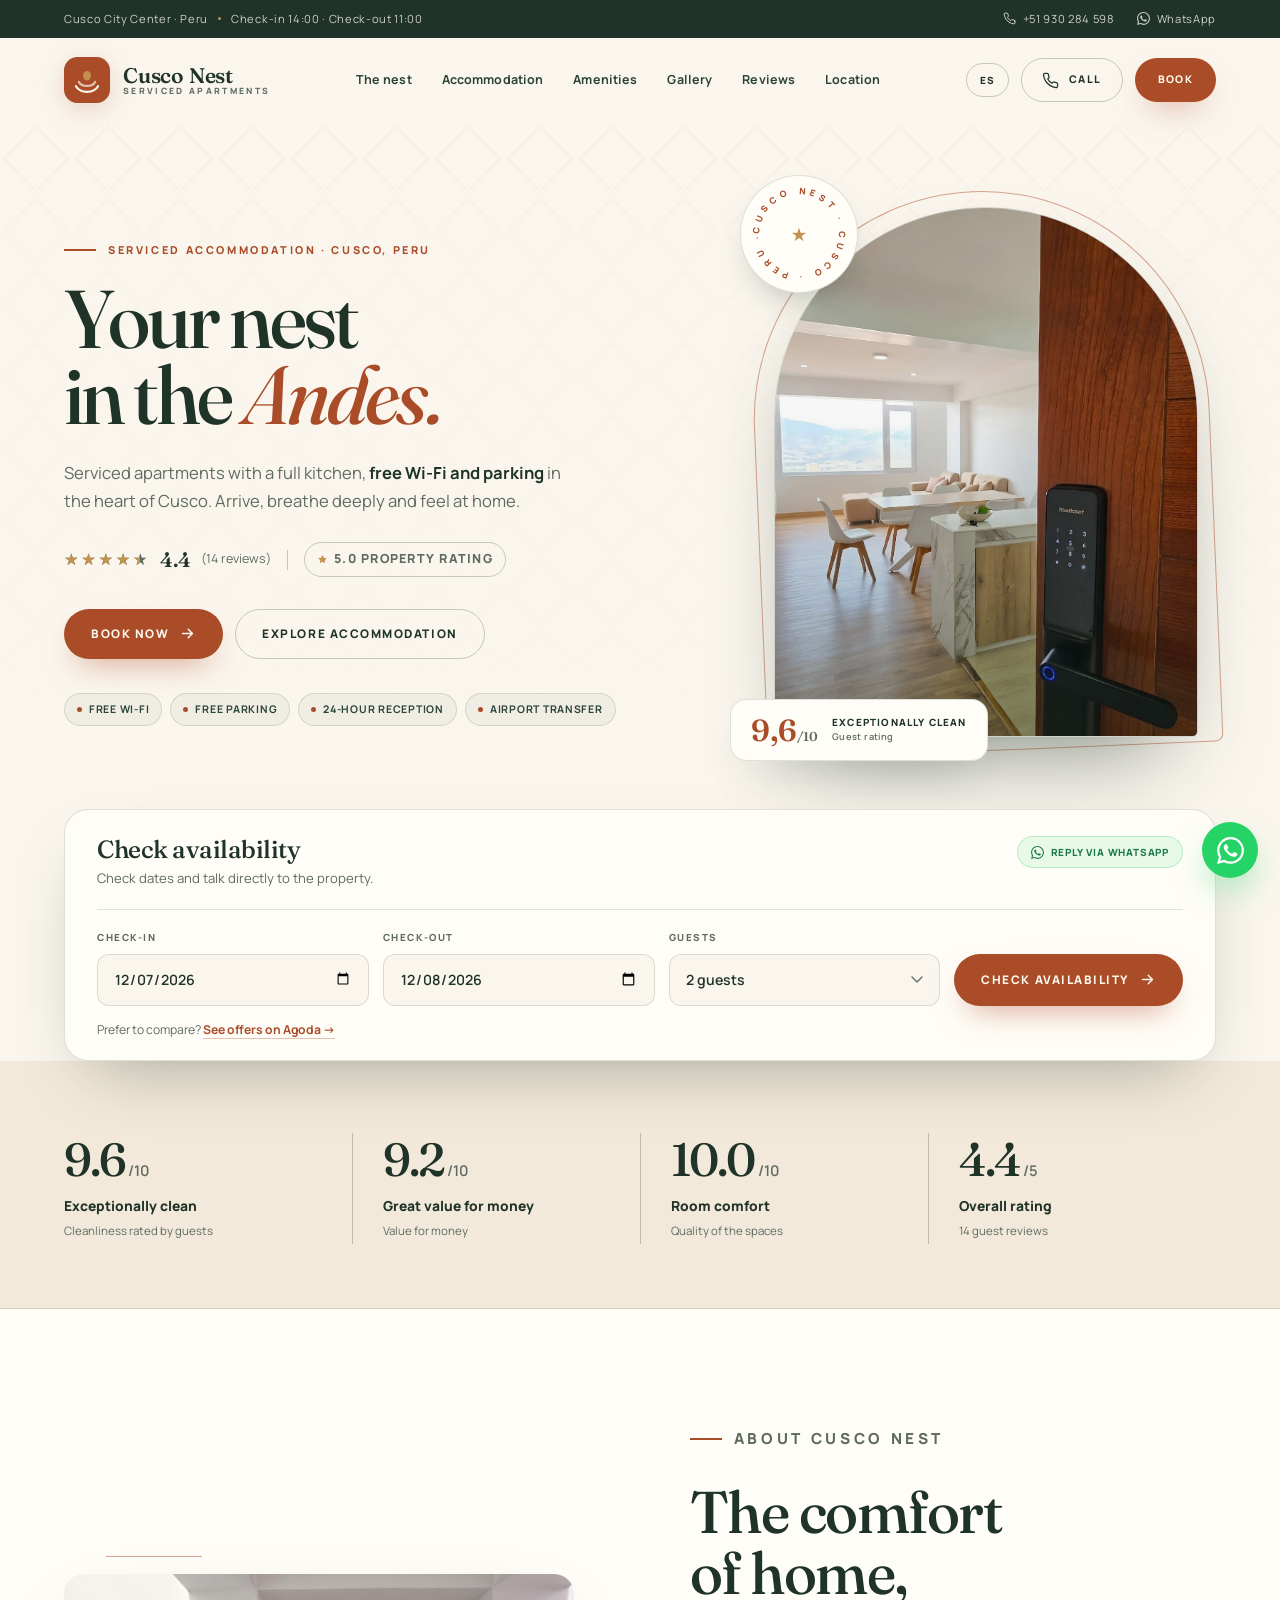
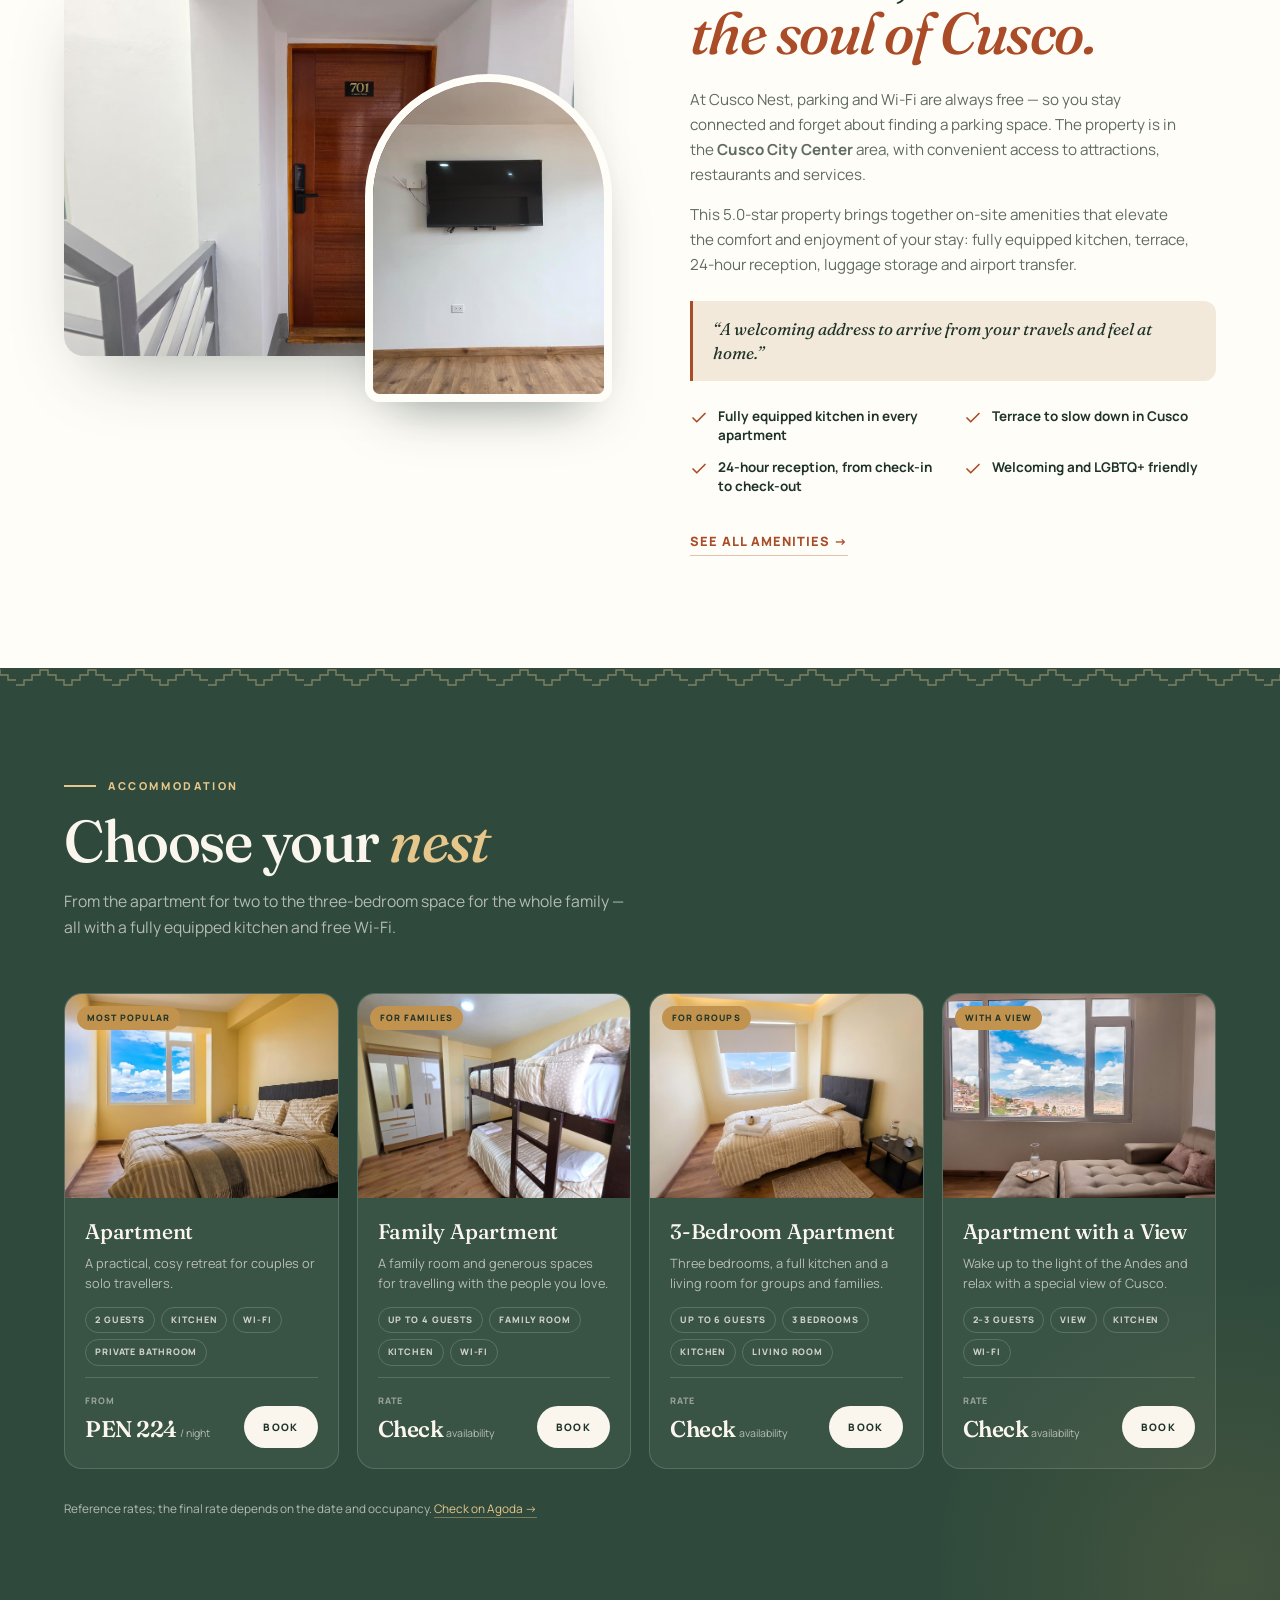
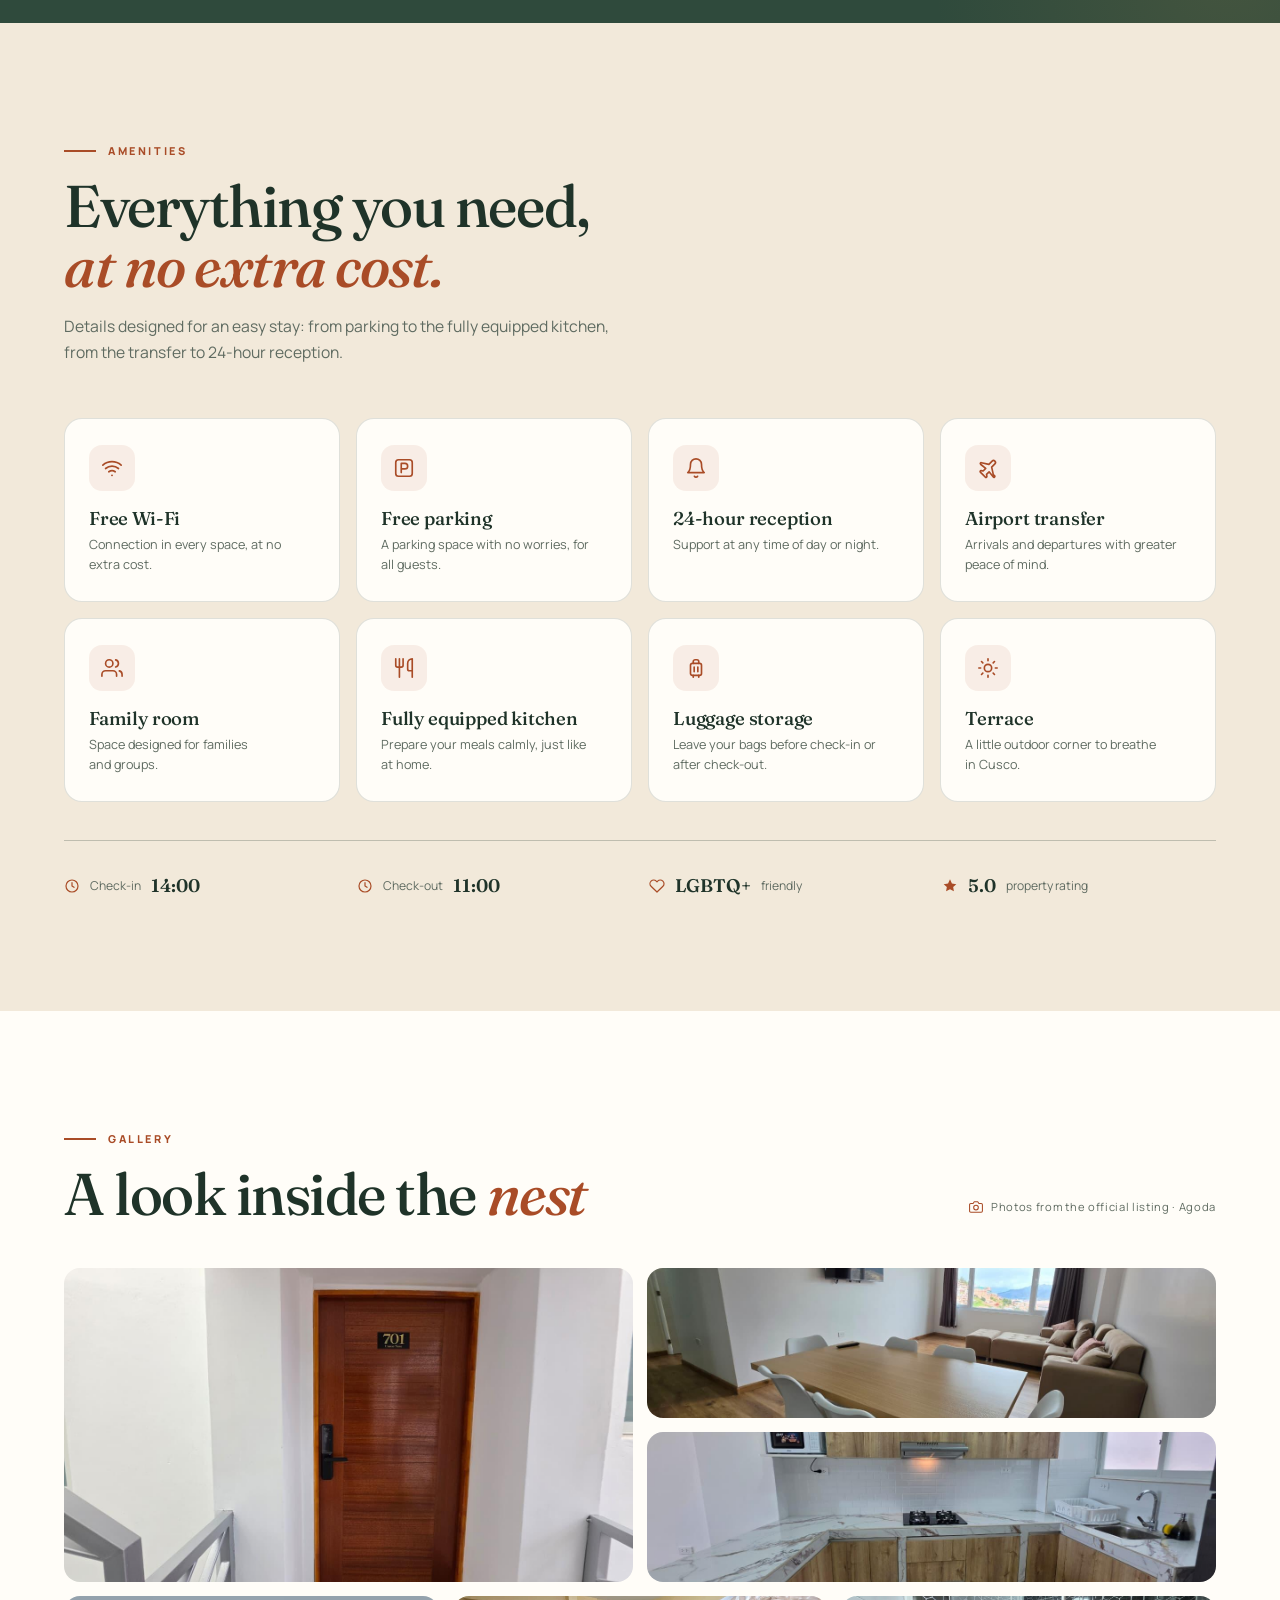
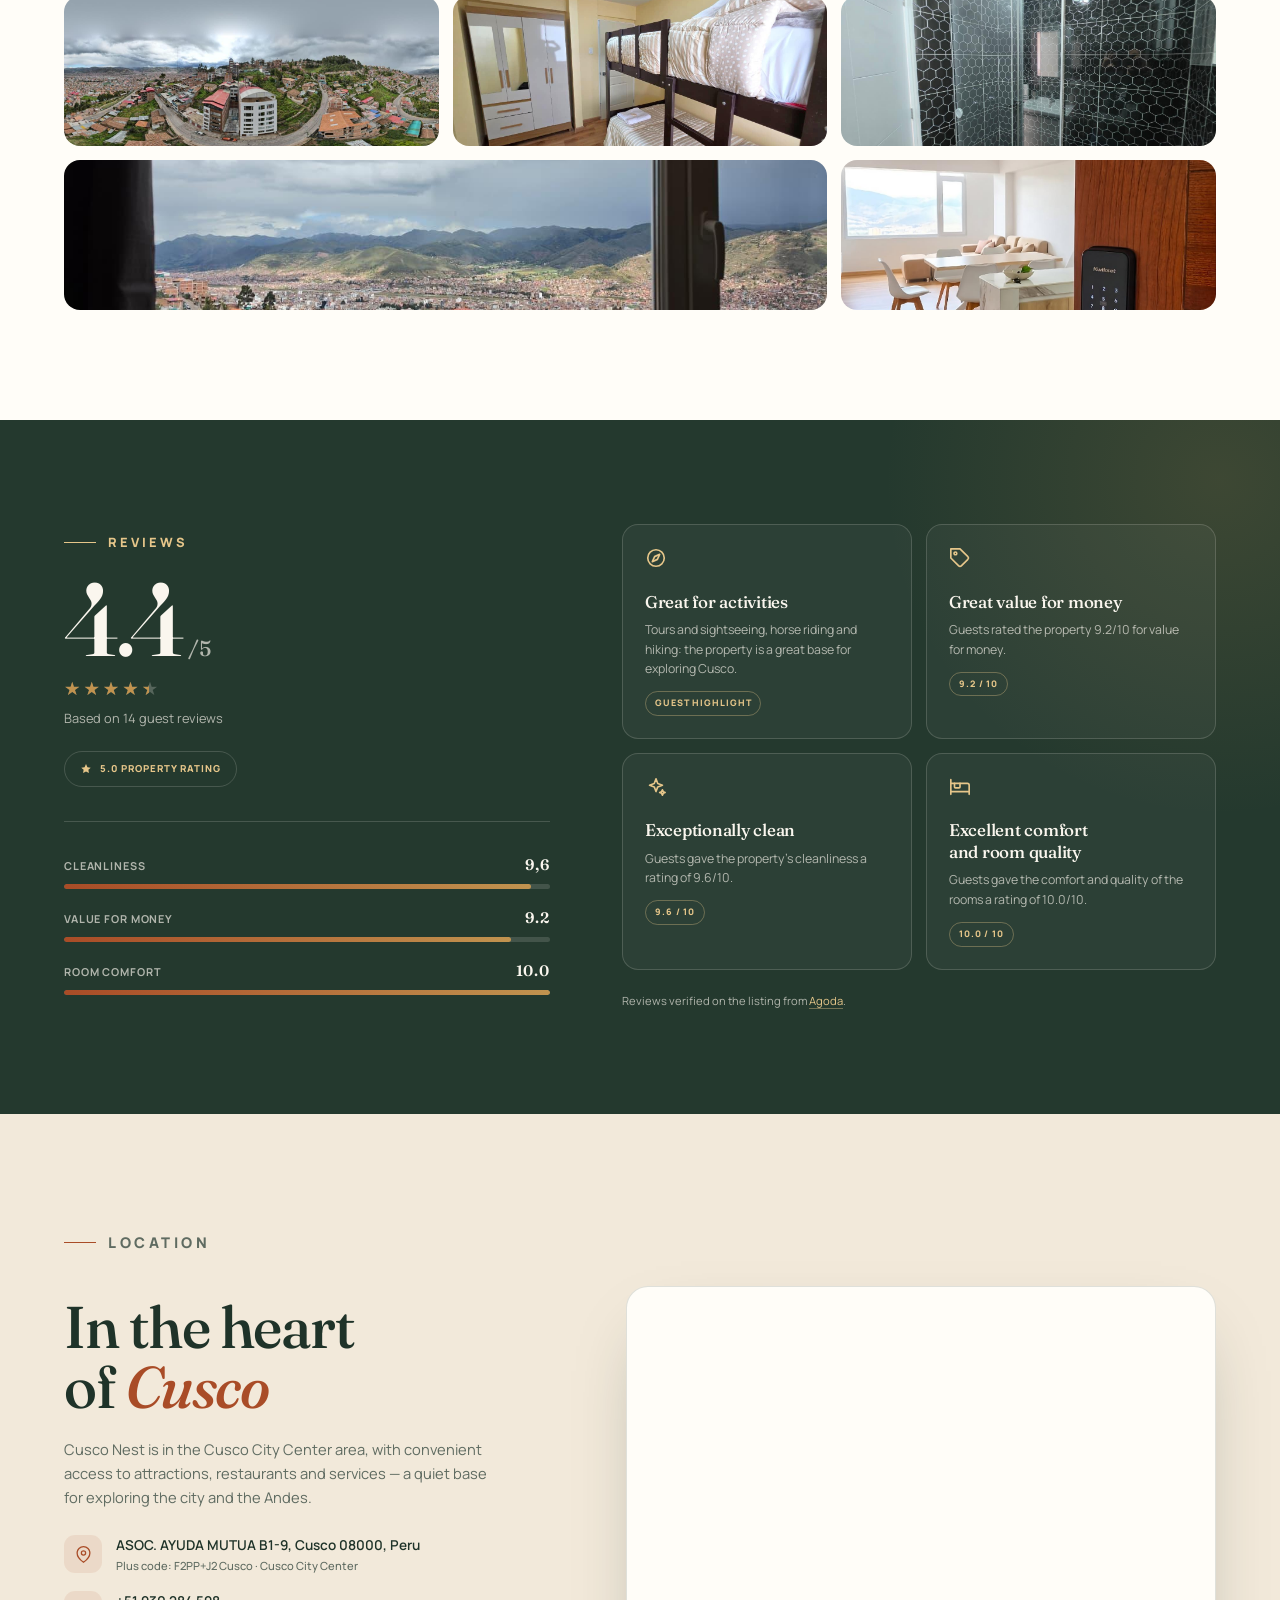
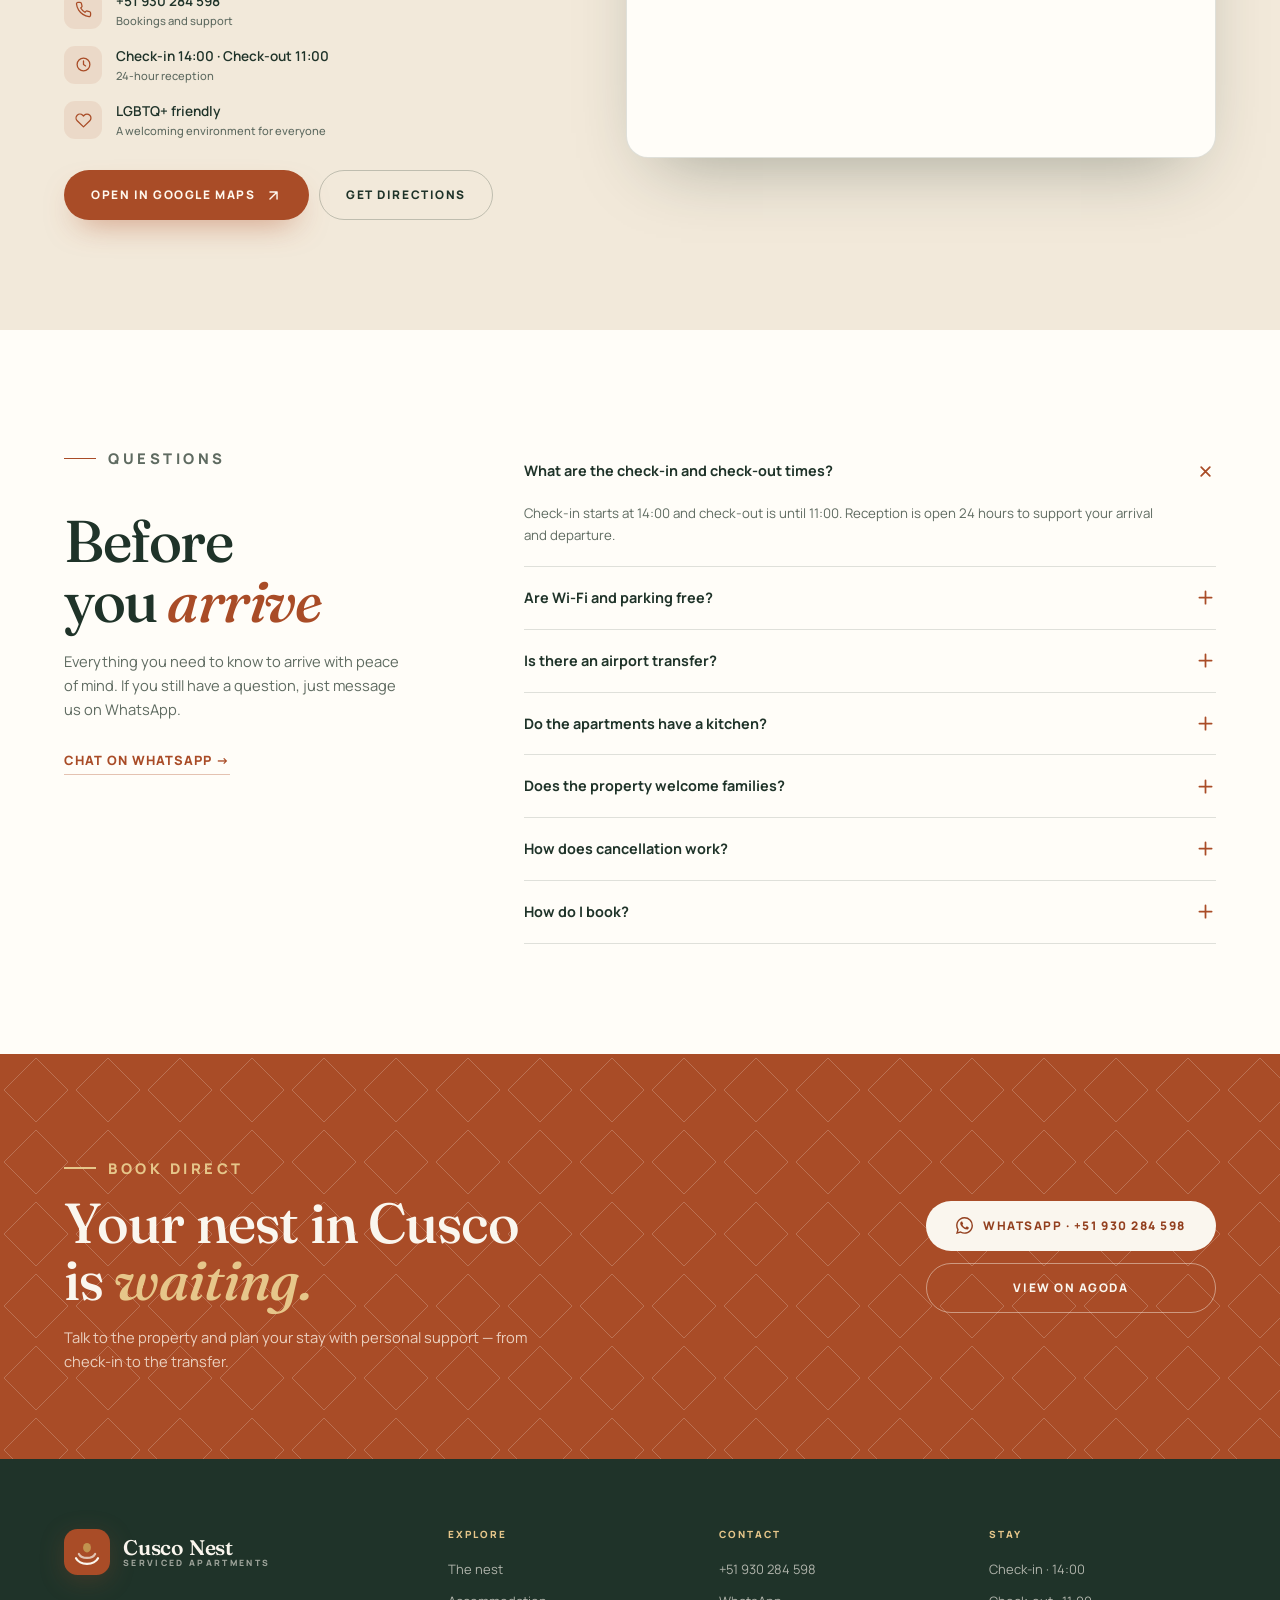
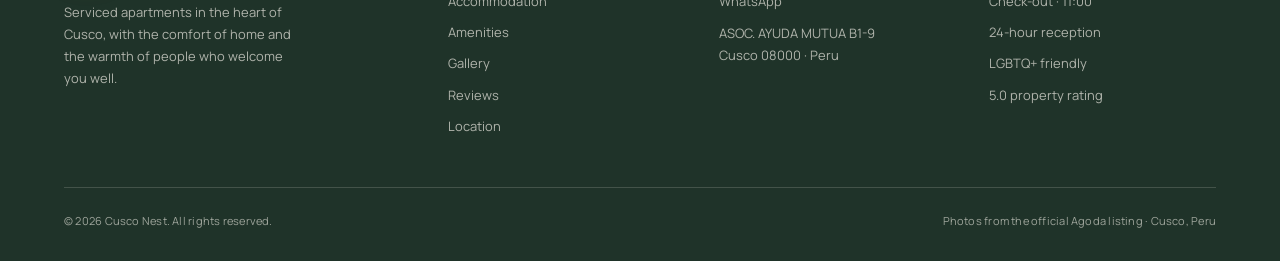
==== en.html @ dcc2f6e1 "Add bilingual Cusco Nest landing page (ES/EN)" ====
<!DOCTYPE html>
<html lang="en">
<head>
<meta charset="UTF-8">
<meta name="viewport" content="width=device-width, initial-scale=1.0">
<title>Cusco Nest — Serviced apartments in central Cusco</title>
<meta name="description" content="Cusco Nest: serviced apartments in Cusco City Center, with kitchen, Wi-Fi and free parking, 24-hour reception and airport transfer.">
<meta name="theme-color" content="#faf6ee">
<meta property="og:type" content="website">
<meta property="og:title" content="Cusco Nest — Your nest in the Andes">
<meta property="og:description" content="Serviced apartments in the heart of Cusco, with kitchen, Wi-Fi and free parking. 24-hour reception and airport transfer.">
<meta property="og:image" content="assets/img/exterior.jpg">
<meta property="og:locale" content="en_US">
<link rel="icon" href="data:image/svg+xml,%3Csvg xmlns='http://www.w3.org/2000/svg' viewBox='0 0 48 48'%3E%3Crect width='48' height='48' rx='12' fill='%23b2532c'/%3E%3Cpath d='M12 29c2 4 6.5 6.5 12 6.5S34 33 36 29M15 25c1.5 2.8 5 4.6 9 4.6s7.5-1.8 9-4.6' fill='none' stroke='%23faf6ee' stroke-width='2.6' stroke-linecap='round'/%3E%3Cellipse cx='24' cy='19' rx='4' ry='4.8' fill='%23c1934f'/%3E%3C/svg%3E">
<link rel="preconnect" href="https://fonts.googleapis.com">
<link rel="preconnect" href="https://fonts.gstatic.com" crossorigin>
<link href="https://fonts.googleapis.com/css2?family=Fraunces:ital,opsz,wght@0,9..144,300;0,9..144,400;0,9..144,500;0,9..144,600;1,9..144,300;1,9..144,400;1,9..144,500&family=Manrope:wght@400;500;600;700;800&display=swap" rel="stylesheet">
<link rel="stylesheet" href="assets/css/styles.css">
<script type="application/ld+json">
{
  "@context": "https://schema.org",
  "@type": "LodgingBusiness",
  "name": "Cusco Nest",
  "description": "Serviced apartments in Cusco City Center, with fully equipped kitchen, Wi-Fi and free parking, 24-hour reception and airport transfer.",
  "image": "assets/img/exterior.jpg",
  "telephone": "+51930284598",
  "priceRange": "PEN 224+",
  "address": {
    "@type": "PostalAddress",
    "streetAddress": "ASOC. AYUDA MUTUA B1-9",
    "addressLocality": "Cusco",
    "addressRegion": "Cusco",
    "postalCode": "08000",
    "addressCountry": "PE"
  },
  "checkinTime": "14:00",
  "checkoutTime": "11:00",
  "aggregateRating": {
    "@type": "AggregateRating",
    "ratingValue": "4.4",
    "reviewCount": "14"
  },
  "amenityFeature": [
    { "@type": "LocationFeatureSpecification", "name": "Free Wi-Fi", "value": true },
    { "@type": "LocationFeatureSpecification", "name": "Free parking", "value": true },
    { "@type": "LocationFeatureSpecification", "name": "24-hour reception", "value": true },
    { "@type": "LocationFeatureSpecification", "name": "Airport transfer", "value": true },
    { "@type": "LocationFeatureSpecification", "name": "Family room", "value": true },
    { "@type": "LocationFeatureSpecification", "name": "Kitchen", "value": true },
    { "@type": "LocationFeatureSpecification", "name": "Terrace", "value": true }
  ]
}
</script>
<link rel="alternate" hreflang="es" href="index.html">
<link rel="alternate" hreflang="en" href="en.html">
<link rel="alternate" hreflang="x-default" href="index.html">
</head>
<body>

<a class="skip-link" href="#conteudo">Skip to content</a>

<!-- ============================ TOP BAR ============================ -->
<div class="topbar">
  <div class="container topbar-inner">
    <p>Cusco City Center · Peru <span class="dot"></span> <span class="schedule">Check-in 14:00 · Check-out 11:00</span></p>
    <div class="topbar-links">
      <a class="topbar-phone" href="tel:+51930284598">
        <svg viewBox="0 0 24 24" fill="none" stroke="currentColor" stroke-width="1.8" stroke-linecap="round" stroke-linejoin="round" aria-hidden="true"><path d="M22 16.92v3a2 2 0 0 1-2.18 2 19.79 19.79 0 0 1-8.63-3.07 19.5 19.5 0 0 1-6-6A19.79 19.79 0 0 1 2.12 4.18 2 2 0 0 1 4.11 2h3a2 2 0 0 1 2 1.72c.13.96.36 1.9.7 2.81a2 2 0 0 1-.45 2.11L8.09 9.91a16 16 0 0 0 6 6l1.27-1.27a2 2 0 0 1 2.11-.45c.91.34 1.85.57 2.81.7A2 2 0 0 1 22 16.92z"/></svg>
        +51 930 284 598
      </a>
      <a href="https://wa.me/51930284598?text=Hi!%20I%27d%20like%20to%20know%20more%20about%20Cusco%20Nest." target="_blank" rel="noopener">
        <svg viewBox="0 0 24 24" fill="currentColor" aria-hidden="true"><path d="M17.472 14.382c-.297-.149-1.758-.867-2.03-.967-.273-.099-.471-.148-.67.15-.197.297-.767.966-.94 1.164-.173.199-.347.223-.644.075-.297-.15-1.255-.463-2.39-1.475-.883-.788-1.48-1.761-1.653-2.059-.173-.297-.018-.458.13-.606.134-.133.298-.347.446-.52.149-.174.198-.298.298-.497.099-.198.05-.371-.025-.52-.075-.149-.669-1.612-.916-2.207-.242-.579-.487-.5-.669-.51-.173-.008-.371-.01-.57-.01-.198 0-.52.074-.792.372-.272.297-1.04 1.016-1.04 2.479 0 1.462 1.065 2.875 1.213 3.074.149.198 2.096 3.2 5.077 4.487.709.306 1.262.489 1.694.625.712.227 1.36.195 1.871.118.571-.085 1.758-.719 2.006-1.413.248-.694.248-1.289.173-1.413-.074-.124-.272-.198-.57-.347m-5.421 7.403h-.004a9.87 9.87 0 0 1-5.031-1.378l-.361-.214-3.741.982.998-3.648-.235-.374a9.86 9.86 0 0 1-1.51-5.26c.001-5.45 4.436-9.884 9.888-9.884 2.64 0 5.122 1.03 6.988 2.898a9.825 9.825 0 0 1 2.893 6.994c-.003 5.45-4.437 9.884-9.885 9.884m8.413-18.297A11.815 11.815 0 0 0 12.05 0C5.495 0 .16 5.335.157 11.892c0 2.096.547 4.142 1.588 5.945L.057 24l6.305-1.654a11.882 11.882 0 0 0 5.683 1.448h.005c6.554 0 11.89-5.335 11.893-11.893a11.821 11.821 0 0 0-3.48-8.413z"/></svg>
        WhatsApp
      </a>
    </div>
  </div>
</div>

<!-- ============================ HEADER ============================ -->
<header class="site-header" id="header">
  <div class="container header-inner">
    <a class="brand" href="#inicio">
      <svg class="brand-mark" viewBox="0 0 48 48" aria-hidden="true">
        <rect width="48" height="48" rx="14" fill="currentColor"/>
        <g fill="none" stroke="#faf6ee" stroke-width="2.3" stroke-linecap="round">
          <path d="M12.5 30.5c2 3.6 6.3 5.8 11.5 5.8s9.5-2.2 11.5-5.8"/>
          <path d="M15.5 26c1.4 2.6 4.5 4.2 8.5 4.2s7.1-1.6 8.5-4.2" opacity=".7"/>
        </g>
        <ellipse cx="24" cy="19.5" rx="4.1" ry="4.9" fill="#c1934f"/>
      </svg>
      <span class="brand-text"><strong>Cusco Nest</strong><small>Serviced Apartments</small></span>
    </a>

    <nav class="main-nav" aria-label="Main navigation">
      <a href="#sobre">The nest</a>
      <a href="#acomodacoes">Accommodation</a>
      <a href="#comodidades">Amenities</a>
      <a href="#galeria">Gallery</a>
      <a href="#avaliacoes">Reviews</a>
      <a href="#localizacao">Location</a>
    </nav>

    <div class="header-actions">
      <a class="lang-switch" href="index.html" hreflang="es" lang="es" title="Ver el sitio en español">ES</a>
      <a class="btn btn-ghost header-phone" href="tel:+51930284598">
        <svg viewBox="0 0 24 24" fill="none" stroke="currentColor" stroke-width="1.8" stroke-linecap="round" stroke-linejoin="round" aria-hidden="true"><path d="M22 16.92v3a2 2 0 0 1-2.18 2 19.79 19.79 0 0 1-8.63-3.07 19.5 19.5 0 0 1-6-6A19.79 19.79 0 0 1 2.12 4.18 2 2 0 0 1 4.11 2h3a2 2 0 0 1 2 1.72c.13.96.36 1.9.7 2.81a2 2 0 0 1-.45 2.11L8.09 9.91a16 16 0 0 0 6 6l1.27-1.27a2 2 0 0 1 2.11-.45c.91.34 1.85.57 2.81.7A2 2 0 0 1 22 16.92z"/></svg>
        Call
      </a>
      <a class="btn btn-primary" href="#reservar">Book</a>
      <button class="menu-toggle" id="menuToggle" aria-label="Open menu" aria-expanded="false" aria-controls="mobileMenu">
        <span></span><span></span><span></span>
      </button>
    </div>
  </div>
</header>

<!-- ============================ MOBILE MENU ============================ -->
<div class="mobile-menu" id="mobileMenu" aria-hidden="true">
  <div class="mobile-top">
    <a class="brand" href="#inicio">
      <svg class="brand-mark" viewBox="0 0 48 48" aria-hidden="true">
        <rect width="48" height="48" rx="14" fill="currentColor"/>
        <g fill="none" stroke="#faf6ee" stroke-width="2.3" stroke-linecap="round">
          <path d="M12.5 30.5c2 3.6 6.3 5.8 11.5 5.8s9.5-2.2 11.5-5.8"/>
          <path d="M15.5 26c1.4 2.6 4.5 4.2 8.5 4.2s7.1-1.6 8.5-4.2" opacity=".7"/>
        </g>
        <ellipse cx="24" cy="19.5" rx="4.1" ry="4.9" fill="#c1934f"/>
      </svg>
      <span class="brand-text"><strong>Cusco Nest</strong><small>Serviced Apartments</small></span>
    </a>
    <a class="lang-switch" href="index.html" hreflang="es" lang="es" title="Ver el sitio en español">ES</a>
    <button class="mobile-close" id="menuClose" aria-label="Close menu">
      <svg viewBox="0 0 24 24" fill="none" stroke="currentColor" stroke-width="2" stroke-linecap="round" aria-hidden="true"><path d="M18 6 6 18M6 6l12 12"/></svg>
    </button>
  </div>
  <nav class="mobile-nav" aria-label="Mobile menu">
    <a href="#sobre">The nest</a>
    <a href="#acomodacoes">Accommodation</a>
    <a href="#comodidades">Amenities</a>
    <a href="#galeria">Gallery</a>
    <a href="#avaliacoes">Reviews</a>
    <a href="#localizacao">Location</a>
  </nav>
  <div class="mobile-meta">
    <a class="btn btn-primary" href="https://wa.me/51930284598?text=Hi!%20I%27d%20like%20to%20book%20at%20Cusco%20Nest." target="_blank" rel="noopener">Book via WhatsApp</a>
    <p>+51 930 284 598 · Check-in 14:00 · Check-out 11:00</p>
  </div>
</div>

<main id="conteudo">

<!-- ============================ HERO ============================ -->
<section class="hero weave" id="inicio">
  <div class="container hero-grid">
    <div class="hero-copy">
      <p class="eyebrow reveal">Serviced accommodation · Cusco, Peru</p>
      <h1 class="reveal d1">Your nest<br>in the <em>Andes.</em></h1>
      <p class="hero-lead reveal d2">
        Serviced apartments with a full kitchen, <strong>free Wi-Fi and parking</strong>
        in the heart of Cusco. Arrive, breathe deeply and feel at home.
      </p>

      <div class="hero-rating reveal d2">
        <span class="stars" style="--fill:88%" role="img" aria-label="4.4 out of 5 stars">★★★★★</span>
        <strong>4.4</strong>
        <span>(14 reviews)</span>
        <span class="sep" aria-hidden="true"></span>
        <span class="prop-pill">
          <svg viewBox="0 0 24 24" fill="currentColor" aria-hidden="true"><path d="m12 2 2.9 6.26 6.6 1.01-4.75 4.38 1.12 6.35L12 16.9 6.13 20l1.12-6.35L2.5 9.27l6.6-1.01L12 2z"/></svg>
          5.0 property rating
        </span>
      </div>

      <div class="hero-actions reveal d3">
        <a class="btn btn-primary" href="#reservar">
          Book now
          <svg viewBox="0 0 24 24" fill="none" stroke="currentColor" stroke-width="2" stroke-linecap="round" stroke-linejoin="round" aria-hidden="true"><path d="M5 12h14M13 6l6 6-6 6"/></svg>
        </a>
        <a class="btn btn-ghost" href="#acomodacoes">Explore accommodation</a>
      </div>

      <ul class="hero-chips reveal d3">
        <li>Free Wi-Fi</li>
        <li>Free parking</li>
        <li>24-hour reception</li>
        <li>Airport transfer</li>
      </ul>
    </div>

    <div class="hero-media reveal d1">
      <div class="hero-frame" aria-hidden="true"></div>
      <div class="hero-arch">
        <img src="assets/img/hero.jpg" alt="Cosy interior of Cusco Nest" width="1186" height="1536" fetchpriority="high">
      </div>
      <div class="hero-stamp" aria-hidden="true">
        <svg viewBox="0 0 120 120">
          <defs><path id="stampPath" d="M60,60 m-45,0 a45,45 0 1,1 90,0 a45,45 0 1,1 -90,0"/></defs>
          <text>
            <textPath href="#stampPath" startOffset="0" textLength="281" lengthAdjust="spacing">CUSCO NEST · CUSCO · PERU ·</textPath>
          </text>
        </svg>
        <span class="stamp-star">★</span>
      </div>
      <div class="float-card">
        <span class="float-score">9,6<small>/10</small></span>
        <span class="float-label">Exceptionally clean<small>Guest rating</small></span>
      </div>
    </div>
  </div>
</section>

<!-- ============================ BOOKING ============================ -->
<section class="booking" id="reservar" aria-label="Check availability">
  <div class="container">
    <form class="booking-card reveal" id="bookingForm">
      <div class="booking-head">
        <div>
          <h2>Check availability</h2>
          <p>Check dates and talk directly to the property.</p>
        </div>
        <span class="booking-pill">
          <svg viewBox="0 0 24 24" fill="currentColor" aria-hidden="true"><path d="M17.472 14.382c-.297-.149-1.758-.867-2.03-.967-.273-.099-.471-.148-.67.15-.197.297-.767.966-.94 1.164-.173.199-.347.223-.644.075-.297-.15-1.255-.463-2.39-1.475-.883-.788-1.48-1.761-1.653-2.059-.173-.297-.018-.458.13-.606.134-.133.298-.347.446-.52.149-.174.198-.298.298-.497.099-.198.05-.371-.025-.52-.075-.149-.669-1.612-.916-2.207-.242-.579-.487-.5-.669-.51-.173-.008-.371-.01-.57-.01-.198 0-.52.074-.792.372-.272.297-1.04 1.016-1.04 2.479 0 1.462 1.065 2.875 1.213 3.074.149.198 2.096 3.2 5.077 4.487.709.306 1.262.489 1.694.625.712.227 1.36.195 1.871.118.571-.085 1.758-.719 2.006-1.413.248-.694.248-1.289.173-1.413-.074-.124-.272-.198-.57-.347m-5.421 7.403h-.004a9.87 9.87 0 0 1-5.031-1.378l-.361-.214-3.741.982.998-3.648-.235-.374a9.86 9.86 0 0 1-1.51-5.26c.001-5.45 4.436-9.884 9.888-9.884 2.64 0 5.122 1.03 6.988 2.898a9.825 9.825 0 0 1 2.893 6.994c-.003 5.45-4.437 9.884-9.885 9.884m8.413-18.297A11.815 11.815 0 0 0 12.05 0C5.495 0 .16 5.335.157 11.892c0 2.096.547 4.142 1.588 5.945L.057 24l6.305-1.654a11.882 11.882 0 0 0 5.683 1.448h.005c6.554 0 11.89-5.335 11.893-11.893a11.821 11.821 0 0 0-3.48-8.413z"/></svg>
          Reply via WhatsApp
        </span>
      </div>

      <div class="booking-fields">
        <label class="field">
          <span>Check-in</span>
          <input type="date" id="checkin" name="checkin" required aria-label="Check-in date">
        </label>
        <label class="field">
          <span>Check-out</span>
          <input type="date" id="checkout" name="checkout" required aria-label="Check-out date">
        </label>
        <label class="field">
          <span>Guests</span>
          <select id="guests" name="guests" aria-label="Number of guests">
            <option value="1">1 guest</option>
            <option value="2" selected>2 guests</option>
            <option value="3">3 guests</option>
            <option value="4">4 guests</option>
            <option value="5">5 guests</option>
            <option value="6">6 guests</option>
          </select>
        </label>
        <button class="btn btn-primary" type="submit">
          Check availability
          <svg viewBox="0 0 24 24" fill="none" stroke="currentColor" stroke-width="2" stroke-linecap="round" stroke-linejoin="round" aria-hidden="true"><path d="M5 12h14M13 6l6 6-6 6"/></svg>
        </button>
      </div>

      <p class="booking-alt">Prefer to compare? <a href="https://www.agoda.com/en-us/cusco-nest/hotel/cusco-pe.html?cid=1917614&amp;currencyCode=PEN" target="_blank" rel="noopener">See offers on Agoda →</a></p>
    </form>
  </div>
</section>

<!-- ============================ HIGHLIGHTS ============================ -->
<section class="highlights" aria-label="Guest highlights">
  <div class="container">
    <div class="highlights-grid">
      <div class="highlight reveal">
        <div class="hl-num"><span data-count="9.6" data-decimals="1">0</span><small>/10</small></div>
        <div class="hl-title">Exceptionally clean</div>
        <div class="hl-sub">Cleanliness rated by guests</div>
      </div>
      <div class="highlight reveal d1">
        <div class="hl-num"><span data-count="9.2" data-decimals="1">0</span><small>/10</small></div>
        <div class="hl-title">Great value for money</div>
        <div class="hl-sub">Value for money</div>
      </div>
      <div class="highlight reveal d2">
        <div class="hl-num"><span data-count="10" data-decimals="1">0</span><small>/10</small></div>
        <div class="hl-title">Room comfort</div>
        <div class="hl-sub">Quality of the spaces</div>
      </div>
      <div class="highlight reveal d3">
        <div class="hl-num"><span data-count="4.4" data-decimals="1">0</span><small>/5</small></div>
        <div class="hl-title">Overall rating</div>
        <div class="hl-sub">14 guest reviews</div>
      </div>
    </div>
  </div>
</section>

<!-- ============================ ABOUT ============================ -->
<section class="about" id="sobre">
  <div class="container about-grid">
    <div class="about-media reveal">
      <div class="about-img-main">
        <img src="assets/img/exterior.jpg" alt="Exterior view of Cusco Nest, in Cusco" width="1280" height="960" loading="lazy">
      </div>
      <div class="about-img-small">
        <img src="assets/img/living-2.jpg" alt="Shared living room and TV at Cusco Nest" width="1280" height="960" loading="lazy">
      </div>
    </div>

    <div class="about-copy">
      <p class="eyebrow reveal">About Cusco Nest</p>
      <h2 class="section-title reveal d1">The comfort of home,<br><em>the soul of Cusco.</em></h2>
      <p class="reveal d2">
        At Cusco Nest, parking and Wi-Fi are always free — so you stay connected and forget about finding a parking space. The property is in the
        <strong>Cusco City Center</strong> area, with convenient access to attractions, restaurants and services.
      </p>
      <p class="reveal d2">
        This 5.0-star property brings together on-site amenities that elevate the comfort and enjoyment of your stay: fully equipped kitchen, terrace, 24-hour reception, luggage storage and airport transfer.
      </p>

      <blockquote class="about-quote reveal d3">
        “A welcoming address to arrive from your travels and feel at home.”
      </blockquote>

      <ul class="about-list reveal d3">
        <li>
          <svg viewBox="0 0 24 24" fill="none" stroke="currentColor" stroke-width="2.2" stroke-linecap="round" stroke-linejoin="round" aria-hidden="true"><path d="M20 6 9 17l-5-5"/></svg>
          Fully equipped kitchen in every apartment
        </li>
        <li>
          <svg viewBox="0 0 24 24" fill="none" stroke="currentColor" stroke-width="2.2" stroke-linecap="round" stroke-linejoin="round" aria-hidden="true"><path d="M20 6 9 17l-5-5"/></svg>
          Terrace to slow down in Cusco
        </li>
        <li>
          <svg viewBox="0 0 24 24" fill="none" stroke="currentColor" stroke-width="2.2" stroke-linecap="round" stroke-linejoin="round" aria-hidden="true"><path d="M20 6 9 17l-5-5"/></svg>
          24-hour reception, from check-in to check-out
        </li>
        <li>
          <svg viewBox="0 0 24 24" fill="none" stroke="currentColor" stroke-width="2.2" stroke-linecap="round" stroke-linejoin="round" aria-hidden="true"><path d="M20 6 9 17l-5-5"/></svg>
          Welcoming and LGBTQ+ friendly
        </li>
      </ul>

      <a class="text-link reveal d3" href="#comodidades">See all amenities →</a>
    </div>
  </div>
</section>

<!-- ============================ ACCOMMODATIONS ============================ -->
<section class="rooms" id="acomodacoes">
  <div class="motif motif--light" aria-hidden="true"></div>
  <div class="container">
    <div class="section-head section-head--light">
      <p class="eyebrow reveal">Accommodation</p>
      <h2 class="section-title reveal d1">Choose your <em>nest</em></h2>
      <p class="section-sub reveal d2">From the apartment for two to the three-bedroom space for the whole family — all with a fully equipped kitchen and free Wi-Fi.</p>
    </div>

    <div class="rooms-grid">
      <article class="room-card reveal">
        <div class="room-img">
          <span class="room-tag">Most popular</span>
          <img src="assets/img/room-1.jpg" alt="Apartment at Cusco Nest" width="1280" height="931" loading="lazy">
        </div>
        <div class="room-body">
          <h3>Apartment</h3>
          <p>A practical, cosy retreat for couples or solo travellers.</p>
          <ul class="room-feats">
            <li>2 guests</li>
            <li>Kitchen</li>
            <li>Wi-Fi</li>
            <li>Private bathroom</li>
          </ul>
          <div class="room-foot">
            <div class="room-price">
              <small>From</small>
              <strong>PEN 224</strong> <span>/ night</span>
            </div>
            <a class="btn btn-room" href="https://wa.me/51930284598?text=Hi!%20I%27d%20like%20to%20book%20the%20Apartment%20at%20Cusco%20Nest." target="_blank" rel="noopener">Book</a>
          </div>
        </div>
      </article>

      <article class="room-card reveal d1">
        <div class="room-img">
          <span class="room-tag">For families</span>
          <img src="assets/img/room-family.jpg" alt="Family room at Cusco Nest" width="1280" height="960" loading="lazy">
        </div>
        <div class="room-body">
          <h3>Family Apartment</h3>
          <p>A family room and generous spaces for travelling with the people you love.</p>
          <ul class="room-feats">
            <li>Up to 4 guests</li>
            <li>Family room</li>
            <li>Kitchen</li>
            <li>Wi-Fi</li>
          </ul>
          <div class="room-foot">
            <div class="room-price">
              <small>Rate</small>
              <strong>Check</strong> <span>availability</span>
            </div>
            <a class="btn btn-room" href="https://wa.me/51930284598?text=Hi!%20I%27d%20like%20to%20book%20the%20Family%20Apartment%20at%20Cusco%20Nest." target="_blank" rel="noopener">Book</a>
          </div>
        </div>
      </article>

      <article class="room-card reveal d2">
        <div class="room-img">
          <span class="room-tag">For groups</span>
          <img src="assets/img/room-bed.jpg" alt="Bedroom in the three-bedroom apartment at Cusco Nest" width="1280" height="926" loading="lazy">
        </div>
        <div class="room-body">
          <h3>3-Bedroom Apartment</h3>
          <p>Three bedrooms, a full kitchen and a living room for groups and families.</p>
          <ul class="room-feats">
            <li>Up to 6 guests</li>
            <li>3 bedrooms</li>
            <li>Kitchen</li>
            <li>Living room</li>
          </ul>
          <div class="room-foot">
            <div class="room-price">
              <small>Rate</small>
              <strong>Check</strong> <span>availability</span>
            </div>
            <a class="btn btn-room" href="https://wa.me/51930284598?text=Hi!%20I%27d%20like%20to%20book%20the%203-Bedroom%20Apartment%20at%20Cusco%20Nest." target="_blank" rel="noopener">Book</a>
          </div>
        </div>
      </article>

      <article class="room-card reveal d3">
        <div class="room-img">
          <span class="room-tag">With a view</span>
          <img src="assets/img/room-view.jpg" alt="View from the three-bedroom apartment at Cusco Nest" width="1280" height="923" loading="lazy">
        </div>
        <div class="room-body">
          <h3>Apartment with a View</h3>
          <p>Wake up to the light of the Andes and relax with a special view of Cusco.</p>
          <ul class="room-feats">
            <li>2–3 guests</li>
            <li>View</li>
            <li>Kitchen</li>
            <li>Wi-Fi</li>
          </ul>
          <div class="room-foot">
            <div class="room-price">
              <small>Rate</small>
              <strong>Check</strong> <span>availability</span>
            </div>
            <a class="btn btn-room" href="https://wa.me/51930284598?text=Hi!%20I%27d%20like%20to%20book%20the%20Apartment%20with%20a%20View%20at%20Cusco%20Nest." target="_blank" rel="noopener">Book</a>
          </div>
        </div>
      </article>
    </div>

    <p class="rooms-note reveal">Reference rates; the final rate depends on the date and occupancy. <a href="https://www.agoda.com/en-us/cusco-nest/hotel/cusco-pe.html?cid=1917614&amp;currencyCode=PEN" target="_blank" rel="noopener">Check on Agoda →</a></p>
  </div>
</section>

<!-- ============================ AMENITIES ============================ -->
<section class="amenities" id="comodidades">
  <div class="container">
    <div class="section-head">
      <p class="eyebrow reveal">Amenities</p>
      <h2 class="section-title reveal d1">Everything you need,<br><em>at no extra cost.</em></h2>
      <p class="section-sub reveal d2">Details designed for an easy stay: from parking to the fully equipped kitchen, from the transfer to 24-hour reception.</p>
    </div>

    <div class="amenities-grid">
      <article class="amenity reveal">
        <div class="amenity-icon">
          <svg viewBox="0 0 24 24" fill="none" stroke="currentColor" stroke-width="1.8" stroke-linecap="round" stroke-linejoin="round" aria-hidden="true"><path d="M5 12.55a11 11 0 0 1 14.08 0M8.53 16.11a6 6 0 0 1 6.95 0M2 8.82a15 15 0 0 1 20 0"/><circle cx="12" cy="20" r="1" fill="currentColor" stroke="none"/></svg>
        </div>
        <h3>Free Wi-Fi</h3>
        <p>Connection in every space, at no extra cost.</p>
      </article>

      <article class="amenity reveal d1">
        <div class="amenity-icon">
          <svg viewBox="0 0 24 24" fill="none" stroke="currentColor" stroke-width="1.8" stroke-linecap="round" stroke-linejoin="round" aria-hidden="true"><rect x="3" y="3" width="18" height="18" rx="3"/><path d="M9 17V7h4a3 3 0 0 1 0 6H9"/></svg>
        </div>
        <h3>Free parking</h3>
        <p>A parking space with no worries, for all guests.</p>
      </article>

      <article class="amenity reveal d2">
        <div class="amenity-icon">
          <svg viewBox="0 0 24 24" fill="none" stroke="currentColor" stroke-width="1.8" stroke-linecap="round" stroke-linejoin="round" aria-hidden="true"><path d="M18 8A6 6 0 0 0 6 8c0 7-3 9-3 9h18s-3-2-3-9M13.73 21a2 2 0 0 1-3.46 0"/></svg>
        </div>
        <h3>24-hour reception</h3>
        <p>Support at any time of day or night.</p>
      </article>

      <article class="amenity reveal d3">
        <div class="amenity-icon">
          <svg viewBox="0 0 24 24" fill="none" stroke="currentColor" stroke-width="1.8" stroke-linecap="round" stroke-linejoin="round" aria-hidden="true"><path d="M17.8 19.2 16 11l3.5-3.5a2.12 2.12 0 0 0-3-3L13 8 4.8 6.2a1 1 0 0 0-.9 1.7l5.6 4.6-2.8 2.8-2.2-.4a1 1 0 0 0-.9 1.6l2.8 2.8 2.8 2.8a1 1 0 0 0 1.6-.9l-.4-2.2 2.8-2.8 4.6 5.6a1 1 0 0 0 1.7-.9z"/></svg>
        </div>
        <h3>Airport transfer</h3>
        <p>Arrivals and departures with greater peace of mind.</p>
      </article>

      <article class="amenity reveal">
        <div class="amenity-icon">
          <svg viewBox="0 0 24 24" fill="none" stroke="currentColor" stroke-width="1.8" stroke-linecap="round" stroke-linejoin="round" aria-hidden="true"><path d="M17 21v-2a4 4 0 0 0-4-4H5a4 4 0 0 0-4 4v2"/><circle cx="9" cy="7" r="4"/><path d="M23 21v-2a4 4 0 0 0-3-3.87M16 3.13a4 4 0 0 1 0 7.75"/></svg>
        </div>
        <h3>Family room</h3>
        <p>Space designed for families and groups.</p>
      </article>

      <article class="amenity reveal d1">
        <div class="amenity-icon">
          <svg viewBox="0 0 24 24" fill="none" stroke="currentColor" stroke-width="1.8" stroke-linecap="round" stroke-linejoin="round" aria-hidden="true"><path d="M3 2v7c0 1.1.9 2 2 2h4a2 2 0 0 0 2-2V2M7 2v20M21 15V2a5 5 0 0 0-5 5v6c0 1.1.9 2 2 2h3Zm0 0v7"/></svg>
        </div>
        <h3>Fully equipped kitchen</h3>
        <p>Prepare your meals calmly, just like at home.</p>
      </article>

      <article class="amenity reveal d2">
        <div class="amenity-icon">
          <svg viewBox="0 0 24 24" fill="none" stroke="currentColor" stroke-width="1.8" stroke-linecap="round" stroke-linejoin="round" aria-hidden="true"><rect x="6" y="7" width="12" height="13" rx="2"/><path d="M9 7V5a2 2 0 0 1 2-2h2a2 2 0 0 1 2 2v2M9 20v2M15 20v2M10 11v5M14 11v5"/></svg>
        </div>
        <h3>Luggage storage</h3>
        <p>Leave your bags before check-in or after check-out.</p>
      </article>

      <article class="amenity reveal d3">
        <div class="amenity-icon">
          <svg viewBox="0 0 24 24" fill="none" stroke="currentColor" stroke-width="1.8" stroke-linecap="round" stroke-linejoin="round" aria-hidden="true"><circle cx="12" cy="12" r="4"/><path d="M12 2v2M12 20v2M4.93 4.93l1.41 1.41M17.66 17.66l1.41 1.41M2 12h2M20 12h2M6.34 17.66l-1.41 1.41M19.07 4.93l-1.41 1.41"/></svg>
        </div>
        <h3>Terrace</h3>
        <p>A little outdoor corner to breathe in Cusco.</p>
      </article>
    </div>

    <div class="amenity-extras reveal">
      <div>
        <svg viewBox="0 0 24 24" fill="none" stroke="currentColor" stroke-width="1.8" stroke-linecap="round" stroke-linejoin="round" aria-hidden="true"><circle cx="12" cy="12" r="9"/><path d="M12 7v5l3 2"/></svg>
        Check-in <strong>14:00</strong>
      </div>
      <div>
        <svg viewBox="0 0 24 24" fill="none" stroke="currentColor" stroke-width="1.8" stroke-linecap="round" stroke-linejoin="round" aria-hidden="true"><circle cx="12" cy="12" r="9"/><path d="M12 7v5l3 2"/></svg>
        Check-out <strong>11:00</strong>
      </div>
      <div>
        <svg viewBox="0 0 24 24" fill="none" stroke="currentColor" stroke-width="1.8" stroke-linecap="round" stroke-linejoin="round" aria-hidden="true"><path d="M20.8 4.6a5.5 5.5 0 0 0-7.8 0L12 5.7l-1.1-1.1a5.5 5.5 0 0 0-7.8 7.8l1.1 1.1L12 21l7.8-7.5 1.1-1.1a5.5 5.5 0 0 0 0-7.8z"/></svg>
        <strong>LGBTQ+</strong> friendly
      </div>
      <div>
        <svg viewBox="0 0 24 24" fill="currentColor" aria-hidden="true"><path d="m12 2 2.9 6.26 6.6 1.01-4.75 4.38 1.12 6.35L12 16.9 6.13 20l1.12-6.35L2.5 9.27l6.6-1.01L12 2z"/></svg>
        <strong>5.0</strong> property rating
      </div>
    </div>
  </div>
</section>

<!-- ============================ GALLERY ============================ -->
<section class="gallery" id="galeria">
  <div class="container">
    <div class="gallery-head">
      <div class="section-head">
        <p class="eyebrow reveal">Gallery</p>
        <h2 class="section-title reveal d1">A look inside the <em>nest</em></h2>
      </div>
      <p class="gallery-note reveal d2">
        <svg viewBox="0 0 24 24" fill="none" stroke="currentColor" stroke-width="1.8" stroke-linecap="round" stroke-linejoin="round" aria-hidden="true"><path d="M23 19a2 2 0 0 1-2 2H3a2 2 0 0 1-2-2V8a2 2 0 0 1 2-2h4l2-3h6l2 3h4a2 2 0 0 1 2 2z"/><circle cx="12" cy="13" r="4"/></svg>
        Photos from the official listing · Agoda
      </p>
    </div>

    <div class="gallery-grid reveal d2">
      <button class="g-item g-1" type="button" data-lightbox data-full="assets/img/exterior.jpg" data-caption="Exterior view of Cusco Nest">
        <img src="assets/img/exterior.jpg" alt="Exterior view of Cusco Nest" width="1280" height="960" loading="lazy">
      </button>
      <button class="g-item g-2" type="button" data-lightbox data-full="assets/img/living-1.jpg" data-caption="Shared living room and TV">
        <img src="assets/img/living-1.jpg" alt="Shared living room and TV at Cusco Nest" width="1280" height="960" loading="lazy">
      </button>
      <button class="g-item g-3" type="button" data-lightbox data-full="assets/img/kitchen-1.jpg" data-caption="Fully equipped kitchen">
        <img src="assets/img/kitchen-1.jpg" alt="Fully equipped kitchen at Cusco Nest" width="1280" height="960" loading="lazy">
      </button>
      <button class="g-item g-4" type="button" data-lightbox data-full="assets/img/detail.jpg" data-caption="Apartment details">
        <img src="assets/img/detail.jpg" alt="Apartment details at Cusco Nest" width="1280" height="640" loading="lazy">
      </button>
      <button class="g-item g-5" type="button" data-lightbox data-full="assets/img/room-family.jpg" data-caption="Family room">
        <img src="assets/img/room-family.jpg" alt="Family room at Cusco Nest" width="1280" height="960" loading="lazy">
      </button>
      <button class="g-item g-6" type="button" data-lightbox data-full="assets/img/bath.jpg" data-caption="Private bathroom">
        <img src="assets/img/bath.jpg" alt="Private bathroom at Cusco Nest" width="1280" height="960" loading="lazy">
      </button>
      <button class="g-item g-7" type="button" data-lightbox data-full="assets/img/nearby-1.jpg" data-caption="Surroundings of Cusco Nest">
        <img src="assets/img/nearby-1.jpg" alt="Surroundings of Cusco Nest in Cusco" width="1280" height="960" loading="lazy">
      </button>
      <button class="g-item g-8" type="button" data-lightbox data-full="assets/img/hero.jpg" data-caption="Atmosphere of Cusco Nest">
        <img src="assets/img/hero.jpg" alt="Atmosphere of Cusco Nest" width="1186" height="1536" loading="lazy">
      </button>
    </div>
  </div>
</section>

<!-- ============================ REVIEWS ============================ -->
<section class="reviews" id="avaliacoes">
  <div class="container reviews-grid">
    <div class="reviews-summary reveal">
      <p class="eyebrow">Reviews</p>
      <div class="score-big">4.4<span>/5</span></div>
      <span class="stars stars--light" style="--fill:88%" role="img" aria-label="4.4 out of 5 stars">★★★★★</span>
      <p>Based on 14 guest reviews</p>
      <span class="prop-badge">
        <svg viewBox="0 0 24 24" fill="currentColor" aria-hidden="true"><path d="m12 2 2.9 6.26 6.6 1.01-4.75 4.38 1.12 6.35L12 16.9 6.13 20l1.12-6.35L2.5 9.27l6.6-1.01L12 2z"/></svg>
        5.0 property rating
      </span>

      <div class="bars" aria-label="Category scores">
        <div class="bar">
          <div class="bar-head"><span>Cleanliness</span><strong>9,6</strong></div>
          <div class="bar-track"><div class="bar-fill" style="--val:96%"></div></div>
        </div>
        <div class="bar">
          <div class="bar-head"><span>Value for money</span><strong>9.2</strong></div>
          <div class="bar-track"><div class="bar-fill" style="--val:92%"></div></div>
        </div>
        <div class="bar">
          <div class="bar-head"><span>Room comfort</span><strong>10.0</strong></div>
          <div class="bar-track"><div class="bar-fill" style="--val:100%"></div></div>
        </div>
      </div>
    </div>

    <div class="reviews-list">
      <article class="review-card reveal d1">
        <svg viewBox="0 0 24 24" fill="none" stroke="currentColor" stroke-width="1.8" stroke-linecap="round" stroke-linejoin="round" aria-hidden="true"><circle cx="12" cy="12" r="9"/><path d="m16 8-2.5 5.5L8 16l2.5-5.5L16 8z"/></svg>
        <h3>Great for activities</h3>
        <p>Tours and sightseeing, horse riding and hiking: the property is a great base for exploring Cusco.</p>
        <span class="rc-score">Guest highlight</span>
      </article>

      <article class="review-card reveal d2">
        <svg viewBox="0 0 24 24" fill="none" stroke="currentColor" stroke-width="1.8" stroke-linecap="round" stroke-linejoin="round" aria-hidden="true"><path d="M20.59 13.41l-7.17 7.17a2 2 0 0 1-2.83 0L2 12V2h10l8.59 8.59a2 2 0 0 1 0 2.82z"/><circle cx="7" cy="7" r="1.5"/></svg>
        <h3>Great value for money</h3>
        <p>Guests rated the property 9.2/10 for value for money.</p>
        <span class="rc-score">9.2 / 10</span>
      </article>

      <article class="review-card reveal d3">
        <svg viewBox="0 0 24 24" fill="none" stroke="currentColor" stroke-width="1.8" stroke-linecap="round" stroke-linejoin="round" aria-hidden="true"><path d="M12 3l1.9 5.1L19 10l-5.1 1.9L12 17l-1.9-5.1L5 10l5.1-1.9L12 3z"/><path d="M19 15l.9 2.1L22 18l-2.1.9L19 21l-.9-2.1L16 18l2.1-.9L19 15z"/></svg>
        <h3>Exceptionally clean</h3>
        <p>Guests gave the property's cleanliness a rating of 9.6/10.</p>
        <span class="rc-score">9.6 / 10</span>
      </article>

      <article class="review-card reveal d3">
        <svg viewBox="0 0 24 24" fill="none" stroke="currentColor" stroke-width="1.8" stroke-linecap="round" stroke-linejoin="round" aria-hidden="true"><path d="M2 4v16M2 8h18a2 2 0 0 1 2 2v10M2 17h20"/><path d="M6 8v4a1 1 0 0 0 1 1h4a1 1 0 0 0 1-1V8"/></svg>
        <h3>Excellent comfort and room quality</h3>
        <p>Guests gave the comfort and quality of the rooms a rating of 10.0/10.</p>
        <span class="rc-score">10.0 / 10</span>
      </article>

      <p class="reviews-note">Reviews verified on the listing from <a href="https://www.agoda.com/en-us/cusco-nest/hotel/cusco-pe.html?cid=1917614&amp;currencyCode=PEN" target="_blank" rel="noopener">Agoda</a>.</p>
    </div>
  </div>
</section>

<!-- ============================ LOCATION ============================ -->
<section class="location" id="localizacao">
  <div class="container location-grid">
    <div class="location-info">
      <p class="eyebrow reveal">Location</p>
      <h2 class="section-title reveal d1">In the heart of <em>Cusco</em></h2>
      <p class="reveal d2">Cusco Nest is in the Cusco City Center area, with convenient access to attractions, restaurants and services — a quiet base for exploring the city and the Andes.</p>

      <ul class="contact-list reveal d2">
        <li>
          <span class="ci">
            <svg viewBox="0 0 24 24" fill="none" stroke="currentColor" stroke-width="1.8" stroke-linecap="round" stroke-linejoin="round" aria-hidden="true"><path d="M21 10c0 7-9 13-9 13S3 17 3 10a9 9 0 1 1 18 0z"/><circle cx="12" cy="10" r="3"/></svg>
          </span>
          <span>ASOC. AYUDA MUTUA B1-9, Cusco 08000, Peru<small>Plus code: F2PP+J2 Cusco · Cusco City Center</small></span>
        </li>
        <li>
          <span class="ci">
            <svg viewBox="0 0 24 24" fill="none" stroke="currentColor" stroke-width="1.8" stroke-linecap="round" stroke-linejoin="round" aria-hidden="true"><path d="M22 16.92v3a2 2 0 0 1-2.18 2 19.79 19.79 0 0 1-8.63-3.07 19.5 19.5 0 0 1-6-6A19.79 19.79 0 0 1 2.12 4.18 2 2 0 0 1 4.11 2h3a2 2 0 0 1 2 1.72c.13.96.36 1.9.7 2.81a2 2 0 0 1-.45 2.11L8.09 9.91a16 16 0 0 0 6 6l1.27-1.27a2 2 0 0 1 2.11-.45c.91.34 1.85.57 2.81.7A2 2 0 0 1 22 16.92z"/></svg>
          </span>
          <span><a href="tel:+51930284598">+51 930 284 598</a><small>Bookings and support</small></span>
        </li>
        <li>
          <span class="ci">
            <svg viewBox="0 0 24 24" fill="none" stroke="currentColor" stroke-width="1.8" stroke-linecap="round" stroke-linejoin="round" aria-hidden="true"><circle cx="12" cy="12" r="9"/><path d="M12 7v5l3 2"/></svg>
          </span>
          <span>Check-in 14:00 · Check-out 11:00<small>24-hour reception</small></span>
        </li>
        <li>
          <span class="ci">
            <svg viewBox="0 0 24 24" fill="none" stroke="currentColor" stroke-width="1.8" stroke-linecap="round" stroke-linejoin="round" aria-hidden="true"><path d="M20.8 4.6a5.5 5.5 0 0 0-7.8 0L12 5.7l-1.1-1.1a5.5 5.5 0 0 0-7.8 7.8l1.1 1.1L12 21l7.8-7.5 1.1-1.1a5.5 5.5 0 0 0 0-7.8z"/></svg>
          </span>
          <span>LGBTQ+ friendly<small>A welcoming environment for everyone</small></span>
        </li>
      </ul>

      <div class="location-actions reveal d3">
        <a class="btn btn-primary" href="https://www.google.com/maps/search/?api=1&amp;query=ASOC.%20AYUDA%20MUTUA%20B1-9%2C%20Cusco%2008000%2C%20Peru" target="_blank" rel="noopener">
          Open in Google Maps
          <svg viewBox="0 0 24 24" fill="none" stroke="currentColor" stroke-width="2" stroke-linecap="round" stroke-linejoin="round" aria-hidden="true"><path d="M7 17 17 7M7 7h10v10"/></svg>
        </a>
        <a class="btn btn-ghost" href="https://www.google.com/maps/dir/?api=1&amp;destination=ASOC.%20AYUDA%20MUTUA%20B1-9%2C%20Cusco%2008000%2C%20Peru" target="_blank" rel="noopener">Get directions</a>
      </div>
    </div>

    <div class="map-wrap reveal d2">
      <iframe
        src="https://www.google.com/maps?q=ASOC.%20AYUDA%20MUTUA%20B1-9%2C%20Cusco%2008000%2C%20Peru&amp;output=embed&amp;z=15"
        title="Map of Cusco Nest in Cusco, Peru"
        loading="lazy"
        referrerpolicy="no-referrer-when-downgrade"
        allowfullscreen></iframe>
    </div>
  </div>
</section>

<!-- ============================ FAQ ============================ -->
<section class="faq" id="faq">
  <div class="container faq-grid">
    <div class="faq-intro">
      <p class="eyebrow reveal">Questions</p>
      <h2 class="section-title reveal d1">Before you <em>arrive</em></h2>
      <p class="reveal d2">Everything you need to know to arrive with peace of mind. If you still have a question, just message us on WhatsApp.</p>
      <a class="text-link reveal d3" href="https://wa.me/51930284598?text=Hi!%20I%20have%20a%20question%20about%20Cusco%20Nest." target="_blank" rel="noopener">Chat on WhatsApp →</a>
    </div>

    <div class="faq-list reveal d2">
      <details class="faq-item" open>
        <summary>
          What are the check-in and check-out times?
          <svg class="plus" viewBox="0 0 24 24" fill="none" stroke="currentColor" stroke-width="2" stroke-linecap="round" aria-hidden="true"><path d="M12 5v14M5 12h14"/></svg>
        </summary>
        <p class="faq-a">Check-in starts at 14:00 and check-out is until 11:00. Reception is open 24 hours to support your arrival and departure.</p>
      </details>

      <details class="faq-item">
        <summary>
          Are Wi-Fi and parking free?
          <svg class="plus" viewBox="0 0 24 24" fill="none" stroke="currentColor" stroke-width="2" stroke-linecap="round" aria-hidden="true"><path d="M12 5v14M5 12h14"/></svg>
        </summary>
        <p class="faq-a">Yes. Wi-Fi and parking are free for guests — you stay connected and don't have to worry about finding a space.</p>
      </details>

      <details class="faq-item">
        <summary>
          Is there an airport transfer?
          <svg class="plus" viewBox="0 0 24 24" fill="none" stroke="currentColor" stroke-width="2" stroke-linecap="round" aria-hidden="true"><path d="M12 5v14M5 12h14"/></svg>
        </summary>
        <p class="faq-a">Yes, Cusco Nest offers an airport transfer service. Arrange the details directly with the property via WhatsApp before arrival.</p>
      </details>

      <details class="faq-item">
        <summary>
          Do the apartments have a kitchen?
          <svg class="plus" viewBox="0 0 24 24" fill="none" stroke="currentColor" stroke-width="2" stroke-linecap="round" aria-hidden="true"><path d="M12 5v14M5 12h14"/></svg>
        </summary>
        <p class="faq-a">Yes, the apartments have a fully equipped kitchen, ideal for preparing meals calmly and saving during your stay.</p>
      </details>

      <details class="faq-item">
        <summary>
          Does the property welcome families?
          <svg class="plus" viewBox="0 0 24 24" fill="none" stroke="currentColor" stroke-width="2" stroke-linecap="round" aria-hidden="true"><path d="M12 5v14M5 12h14"/></svg>
        </summary>
        <p class="faq-a">Yes. There is a family room and a three-bedroom apartment, plus a kitchen and living spaces — comfortable options for families and groups.</p>
      </details>

      <details class="faq-item">
        <summary>
          How does cancellation work?
          <svg class="plus" viewBox="0 0 24 24" fill="none" stroke="currentColor" stroke-width="2" stroke-linecap="round" aria-hidden="true"><path d="M12 5v14M5 12h14"/></svg>
        </summary>
        <p class="faq-a">Selected rates include free cancellation. Conditions vary by offer and date; confirm the policy when booking.</p>
      </details>

      <details class="faq-item">
        <summary>
          How do I book?
          <svg class="plus" viewBox="0 0 24 24" fill="none" stroke="currentColor" stroke-width="2" stroke-linecap="round" aria-hidden="true"><path d="M12 5v14M5 12h14"/></svg>
        </summary>
        <p class="faq-a">You can talk directly to the property via WhatsApp or compare availability and prices on Agoda. Support is personal, from check-in to the transfer.</p>
      </details>
    </div>
  </div>
</section>

<!-- ============================ CTA ============================ -->
<section class="cta">
  <div class="container cta-inner">
    <div class="reveal">
      <p class="eyebrow">Book direct</p>
      <h2>Your nest in Cusco<br>is <em>waiting.</em></h2>
      <p>Talk to the property and plan your stay with personal support — from check-in to the transfer.</p>
    </div>
    <div class="cta-actions reveal d2">
      <a class="btn btn-cream" href="https://wa.me/51930284598?text=Hi!%20I%27d%20like%20to%20book%20at%20Cusco%20Nest." target="_blank" rel="noopener">
        <svg viewBox="0 0 24 24" fill="currentColor" aria-hidden="true"><path d="M17.472 14.382c-.297-.149-1.758-.867-2.03-.967-.273-.099-.471-.148-.67.15-.197.297-.767.966-.94 1.164-.173.199-.347.223-.644.075-.297-.15-1.255-.463-2.39-1.475-.883-.788-1.48-1.761-1.653-2.059-.173-.297-.018-.458.13-.606.134-.133.298-.347.446-.52.149-.174.198-.298.298-.497.099-.198.05-.371-.025-.52-.075-.149-.669-1.612-.916-2.207-.242-.579-.487-.5-.669-.51-.173-.008-.371-.01-.57-.01-.198 0-.52.074-.792.372-.272.297-1.04 1.016-1.04 2.479 0 1.462 1.065 2.875 1.213 3.074.149.198 2.096 3.2 5.077 4.487.709.306 1.262.489 1.694.625.712.227 1.36.195 1.871.118.571-.085 1.758-.719 2.006-1.413.248-.694.248-1.289.173-1.413-.074-.124-.272-.198-.57-.347m-5.421 7.403h-.004a9.87 9.87 0 0 1-5.031-1.378l-.361-.214-3.741.982.998-3.648-.235-.374a9.86 9.86 0 0 1-1.51-5.26c.001-5.45 4.436-9.884 9.888-9.884 2.64 0 5.122 1.03 6.988 2.898a9.825 9.825 0 0 1 2.893 6.994c-.003 5.45-4.437 9.884-9.885 9.884m8.413-18.297A11.815 11.815 0 0 0 12.05 0C5.495 0 .16 5.335.157 11.892c0 2.096.547 4.142 1.588 5.945L.057 24l6.305-1.654a11.882 11.882 0 0 0 5.683 1.448h.005c6.554 0 11.89-5.335 11.893-11.893a11.821 11.821 0 0 0-3.48-8.413z"/></svg>
        WhatsApp · +51 930 284 598
      </a>
      <a class="btn btn-outline-light" href="https://www.agoda.com/en-us/cusco-nest/hotel/cusco-pe.html?cid=1917614&amp;currencyCode=PEN" target="_blank" rel="noopener">View on Agoda</a>
    </div>
  </div>
</section>

</main>

<!-- ============================ FOOTER ============================ -->
<footer class="site-footer">
  <div class="container">
    <div class="footer-grid">
      <div class="footer-brand">
        <a class="brand" href="#inicio">
          <svg class="brand-mark" viewBox="0 0 48 48" aria-hidden="true">
            <rect width="48" height="48" rx="14" fill="currentColor"/>
            <g fill="none" stroke="#faf6ee" stroke-width="2.3" stroke-linecap="round">
              <path d="M12.5 30.5c2 3.6 6.3 5.8 11.5 5.8s9.5-2.2 11.5-5.8"/>
              <path d="M15.5 26c1.4 2.6 4.5 4.2 8.5 4.2s7.1-1.6 8.5-4.2" opacity=".7"/>
            </g>
            <ellipse cx="24" cy="19.5" rx="4.1" ry="4.9" fill="#c1934f"/>
          </svg>
          <span class="brand-text"><strong>Cusco Nest</strong><small>Serviced Apartments</small></span>
        </a>
        <p>Serviced apartments in the heart of Cusco, with the comfort of home and the warmth of people who welcome you well.</p>
      </div>

      <div class="footer-col">
        <h3>Explore</h3>
        <ul>
          <li><a href="#sobre">The nest</a></li>
          <li><a href="#acomodacoes">Accommodation</a></li>
          <li><a href="#comodidades">Amenities</a></li>
          <li><a href="#galeria">Gallery</a></li>
          <li><a href="#avaliacoes">Reviews</a></li>
          <li><a href="#localizacao">Location</a></li>
        </ul>
      </div>

      <div class="footer-col">
        <h3>Contact</h3>
        <ul>
          <li><a href="tel:+51930284598">+51 930 284 598</a></li>
          <li><a href="https://wa.me/51930284598?text=Hi!%20I%27d%20like%20to%20know%20more%20about%20Cusco%20Nest." target="_blank" rel="noopener">WhatsApp</a></li>
          <li><address>ASOC. AYUDA MUTUA B1-9<br>Cusco 08000 · Peru</address></li>
        </ul>
      </div>

      <div class="footer-col">
        <h3>Stay</h3>
        <ul>
          <li>Check-in · 14:00</li>
          <li>Check-out · 11:00</li>
          <li>24-hour reception</li>
          <li>LGBTQ+ friendly</li>
          <li>5.0 property rating</li>
        </ul>
      </div>
    </div>

    <div class="footer-bottom">
      <span>© <span id="year"></span> Cusco Nest. All rights reserved.</span>
      <span>Photos from the official Agoda listing · Cusco, Peru</span>
    </div>
  </div>
</footer>

<!-- ============================ FLOATING WHATSAPP ============================ -->
<a class="fab-wa" href="https://wa.me/51930284598?text=Hi!%20I%27d%20like%20to%20know%20more%20about%20Cusco%20Nest." target="_blank" rel="noopener" aria-label="Chat on WhatsApp">
  <svg viewBox="0 0 24 24" fill="currentColor" aria-hidden="true"><path d="M17.472 14.382c-.297-.149-1.758-.867-2.03-.967-.273-.099-.471-.148-.67.15-.197.297-.767.966-.94 1.164-.173.199-.347.223-.644.075-.297-.15-1.255-.463-2.39-1.475-.883-.788-1.48-1.761-1.653-2.059-.173-.297-.018-.458.13-.606.134-.133.298-.347.446-.52.149-.174.198-.298.298-.497.099-.198.05-.371-.025-.52-.075-.149-.669-1.612-.916-2.207-.242-.579-.487-.5-.669-.51-.173-.008-.371-.01-.57-.01-.198 0-.52.074-.792.372-.272.297-1.04 1.016-1.04 2.479 0 1.462 1.065 2.875 1.213 3.074.149.198 2.096 3.2 5.077 4.487.709.306 1.262.489 1.694.625.712.227 1.36.195 1.871.118.571-.085 1.758-.719 2.006-1.413.248-.694.248-1.289.173-1.413-.074-.124-.272-.198-.57-.347m-5.421 7.403h-.004a9.87 9.87 0 0 1-5.031-1.378l-.361-.214-3.741.982.998-3.648-.235-.374a9.86 9.86 0 0 1-1.51-5.26c.001-5.45 4.436-9.884 9.888-9.884 2.64 0 5.122 1.03 6.988 2.898a9.825 9.825 0 0 1 2.893 6.994c-.003 5.45-4.437 9.884-9.885 9.884m8.413-18.297A11.815 11.815 0 0 0 12.05 0C5.495 0 .16 5.335.157 11.892c0 2.096.547 4.142 1.588 5.945L.057 24l6.305-1.654a11.882 11.882 0 0 0 5.683 1.448h.005c6.554 0 11.89-5.335 11.893-11.893a11.821 11.821 0 0 0-3.48-8.413z"/></svg>
</a>

<!-- ============================ LIGHTBOX ============================ -->
<div class="lightbox" id="lightbox" role="dialog" aria-modal="true" aria-label="Photo gallery" hidden>
  <button class="lb-btn lb-close" id="lbClose" type="button" aria-label="Close gallery">
    <svg viewBox="0 0 24 24" fill="none" stroke="currentColor" stroke-width="2" stroke-linecap="round" aria-hidden="true"><path d="M18 6 6 18M6 6l12 12"/></svg>
  </button>
  <button class="lb-btn lb-prev" id="lbPrev" type="button" aria-label="Previous photo">
    <svg viewBox="0 0 24 24" fill="none" stroke="currentColor" stroke-width="2" stroke-linecap="round" stroke-linejoin="round" aria-hidden="true"><path d="M15 18l-6-6 6-6"/></svg>
  </button>
  <figure class="lb-figure">
    <img id="lbImg" src="assets/img/exterior.jpg" alt="">
    <figcaption id="lbCap"></figcaption>
  </figure>
  <button class="lb-btn lb-next" id="lbNext" type="button" aria-label="Next photo">
    <svg viewBox="0 0 24 24" fill="none" stroke="currentColor" stroke-width="2" stroke-linecap="round" stroke-linejoin="round" aria-hidden="true"><path d="M9 18l6-6-6-6"/></svg>
  </button>
  <span class="lb-count" id="lbCount">1 / 8</span>
</div>

<script src="assets/js/main.js"></script>
</body>
</html>
---- assets/css/styles.css ----
/* ==========================================================================
   CUSCO NEST — Boutique serviced apartments · Cusco, Peru
   ========================================================================== */

/* ---------- Skip link ---------- */
.skip-link {
  position: fixed; top: 10px; left: 10px; z-index: 3000;
  padding: 10px 18px; border-radius: 8px;
  background: var(--ink); color: var(--cream);
  font-size: .8rem; font-weight: 700;
  transform: translateY(-160%);
  transition: transform .2s;
}
.skip-link:focus { transform: none; }

*, *::before, *::after { margin: 0; padding: 0; box-sizing: border-box; }

:root {
  --sand: #f2e9da;
  --cream: #faf6ee;
  --paper: #fffdf8;
  --ink: #1f3329;
  --ink-2: #2b4437;
  --moss: #2f4a3c;
  --moss-deep: #24392e;
  --muted: #5f6b61;
  --muted-light: rgba(250, 246, 238, .66);
  --clay: #a94c27;
  --clay-deep: #93401f;
  --gold: #c1934f;
  --gold-light: #e6c68a;
  --line: rgba(31, 51, 41, .14);
  --line-strong: rgba(31, 51, 41, .24);
  --line-light: rgba(250, 246, 238, .16);
  --radius: 22px;
  --radius-sm: 16px;
  --shadow: 0 30px 70px -30px rgba(31, 51, 41, .4);
  --font-display: "Fraunces", Georgia, "Times New Roman", serif;
  --font-body: "Manrope", system-ui, -apple-system, "Segoe UI", sans-serif;
  --header-h: 84px;
}

html { scroll-behavior: smooth; }

body {
  background: var(--cream);
  color: var(--ink);
  font-family: var(--font-body);
  font-size: 16px;
  line-height: 1.65;
  overflow-x: hidden;
  -webkit-font-smoothing: antialiased;
  text-rendering: optimizeLegibility;
}

::selection { background: var(--clay); color: var(--cream); }

:focus-visible { outline: 2px solid var(--clay); outline-offset: 4px; border-radius: 4px; }

a { color: inherit; text-decoration: none; }
img { max-width: 100%; display: block; }
button { font: inherit; color: inherit; }

h1, h2, h3, h4 { font-family: var(--font-display); font-weight: 500; line-height: 1.08; letter-spacing: -.015em; text-wrap: balance; }
h1 em, h2 em, h3 em { font-style: italic; color: var(--clay); }

p { text-wrap: pretty; }

/* ---------- Layout helpers ---------- */
.container { width: min(1180px, 90%); margin-inline: auto; }

section { scroll-margin-top: calc(var(--header-h) + 24px); }

.eyebrow {
  display: inline-flex; align-items: center; gap: 12px;
  font-size: .68rem; font-weight: 800;
  letter-spacing: .24em; text-transform: uppercase;
  color: var(--clay);
}
.eyebrow::before { content: ""; width: 32px; height: 1.5px; background: var(--clay); }
.eyebrow--light { color: var(--gold-light); }
.eyebrow--light::before { background: var(--gold-light); }

.section-title {
  font-size: clamp(2.3rem, 4.6vw, 3.85rem);
  line-height: 1.02;
  letter-spacing: -.025em;
  margin-top: 16px;
}

.section-head { margin-bottom: 52px; max-width: 760px; }
.section-head .section-sub { color: var(--muted); font-size: .98rem; margin-top: 18px; max-width: 56ch; }
.section-head--light .section-sub { color: var(--muted-light); }

/* ---------- Buttons ---------- */
.btn {
  display: inline-flex; align-items: center; justify-content: center; gap: 10px;
  min-height: 50px; padding: 0 26px;
  border: 1px solid transparent; border-radius: 999px;
  font-family: var(--font-body); font-size: .74rem; font-weight: 800;
  letter-spacing: .13em; text-transform: uppercase;
  cursor: pointer; white-space: nowrap;
  transition: background .28s, color .28s, border-color .28s, transform .28s, box-shadow .28s;
}
.btn svg { width: 17px; height: 17px; flex: none; }

.btn-primary {
  background: var(--clay); color: #fff8ee;
  box-shadow: 0 14px 32px -14px rgba(178, 83, 44, .65);
}
.btn-primary:hover { background: var(--clay-deep); transform: translateY(-2px); box-shadow: 0 20px 38px -16px rgba(147, 64, 31, .7); }

.btn-ghost { background: transparent; color: var(--ink); border-color: var(--line-strong); }
.btn-ghost:hover { border-color: var(--clay); color: var(--clay); transform: translateY(-2px); }

.btn-cream { background: var(--cream); color: var(--clay-deep); }
.btn-cream:hover { background: #fff; transform: translateY(-2px); box-shadow: 0 18px 36px -18px rgba(0, 0, 0, .5); }

.btn-outline-light { background: transparent; color: var(--cream); border-color: rgba(250, 246, 238, .45); }
.btn-outline-light:hover { border-color: var(--cream); background: rgba(250, 246, 238, .1); transform: translateY(-2px); }

.btn-room { background: var(--cream); color: var(--ink); min-height: 42px; padding: 0 18px; font-size: .64rem; }
.btn-room:hover { background: var(--gold-light); transform: translateY(-2px); }

.text-link {
  display: inline-flex; align-items: center; gap: 8px;
  font-size: .8rem; font-weight: 800; letter-spacing: .08em; text-transform: uppercase;
  color: var(--clay); border-bottom: 1px solid rgba(178, 83, 44, .35); padding-bottom: 3px;
  transition: gap .25s, border-color .25s;
}
.text-link:hover { gap: 13px; border-color: var(--clay); }

/* ---------- Andean stepped motif ---------- */
.motif {
  height: 18px; width: 100%;
  background-image: url("data:image/svg+xml,%3Csvg xmlns='http://www.w3.org/2000/svg' width='96' height='18' viewBox='0 0 96 18'%3E%3Cpath d='M0 17H8V12H16V7H24V2H32V7H40V12H48V17H56V12H64V7H72V2H80V7H88V12H96' fill='none' stroke='%23b2532c' stroke-width='1.4' opacity='.65'/%3E%3C/svg%3E");
  background-repeat: repeat-x;
  background-size: 96px 18px;
  background-position: center;
}
.motif--light {
  background-image: url("data:image/svg+xml,%3Csvg xmlns='http://www.w3.org/2000/svg' width='96' height='18' viewBox='0 0 96 18'%3E%3Cpath d='M0 17H8V12H16V7H24V2H32V7H40V12H48V17H56V12H64V7H72V2H80V7H88V12H96' fill='none' stroke='%23e6c68a' stroke-width='1.4' opacity='.55'/%3E%3C/svg%3E");
}

/* subtle woven texture */
.weave { position: relative; isolation: isolate; }
.weave::before {
  content: ""; position: absolute; inset: 0; z-index: -1; pointer-events: none;
  background-image: url("data:image/svg+xml,%3Csvg xmlns='http://www.w3.org/2000/svg' width='72' height='72' viewBox='0 0 72 72'%3E%3Cpath d='M36 4L68 36L36 68L4 36Z' fill='none' stroke='%23b2532c' stroke-width='1' opacity='.16'/%3E%3C/svg%3E");
  background-size: 72px 72px;
  opacity: .55;
  mask-image: linear-gradient(180deg, black, transparent 78%);
}

/* ---------- Reveal on scroll ---------- */
.reveal { opacity: 0; transform: translateY(30px); transition: opacity .8s cubic-bezier(.22, 1, .36, 1), transform .8s cubic-bezier(.22, 1, .36, 1); }
.reveal.in-view { opacity: 1; transform: none; }
.d1 { transition-delay: .08s; }
.d2 { transition-delay: .16s; }
.d3 { transition-delay: .24s; }
.d4 { transition-delay: .32s; }

/* ---------- Stars ---------- */
.stars {
  --fill: 88%;
  position: relative; display: inline-block; white-space: nowrap;
  font-size: 1rem; line-height: 1; letter-spacing: .16em;
  color: rgba(31, 51, 41, .2);
}
.stars::before {
  content: "★★★★★"; position: absolute; inset: 0; width: var(--fill);
  overflow: hidden; color: var(--gold); white-space: nowrap;
}
.stars--light { color: rgba(250, 246, 238, .24); }

/* ==========================================================================
   TOP BAR
   ========================================================================== */
.topbar { background: var(--ink); color: rgba(250, 246, 238, .8); font-size: .7rem; letter-spacing: .06em; }
.topbar-inner { display: flex; align-items: center; justify-content: space-between; gap: 20px; min-height: 38px; }
.topbar p { display: flex; align-items: center; gap: 10px; }
.topbar .dot { width: 3px; height: 3px; border-radius: 50%; background: var(--gold); }
.topbar-links { display: flex; align-items: center; gap: 22px; }
.topbar-links a { display: inline-flex; align-items: center; gap: 7px; transition: color .25s; }
.topbar-links a:hover { color: var(--gold-light); }
.topbar-links svg { width: 13px; height: 13px; }

/* ==========================================================================
   HEADER
   ========================================================================== */
.site-header {
  position: sticky; top: 0; z-index: 1000;
  background: rgba(250, 246, 238, .82);
  backdrop-filter: blur(14px);
  -webkit-backdrop-filter: blur(14px);
  border-bottom: 1px solid transparent;
  transition: background .35s, border-color .35s, box-shadow .35s;
}
.site-header.scrolled { background: rgba(250, 246, 238, .96); border-color: var(--line); box-shadow: 0 10px 34px -22px rgba(31, 51, 41, .45); }

.header-inner { display: flex; align-items: center; justify-content: space-between; gap: 26px; min-height: var(--header-h); }

.brand { display: inline-flex; align-items: center; gap: 13px; flex: none; }
.brand-mark { width: 46px; height: 46px; color: var(--clay); flex: none; filter: drop-shadow(0 6px 12px rgba(178, 83, 44, .22)); }
.brand-text { display: flex; flex-direction: column; line-height: 1.14; }
.brand-text strong { font-family: var(--font-display); font-size: 1.32rem; font-weight: 600; letter-spacing: -.01em; }
.brand-text small { font-size: .54rem; font-weight: 800; letter-spacing: .27em; text-transform: uppercase; color: var(--muted); }

.main-nav { display: flex; align-items: center; gap: 30px; }
.main-nav a { font-size: .78rem; font-weight: 700; color: var(--ink-2); letter-spacing: .01em; position: relative; padding: 4px 0; transition: color .25s; }
.main-nav a::after { content: ""; position: absolute; left: 0; bottom: -3px; width: 0; height: 1.5px; background: var(--clay); transition: width .3s; }
.main-nav a:hover { color: var(--clay); }
.main-nav a:hover::after { width: 100%; }

.header-actions { display: flex; align-items: center; gap: 12px; flex: none; }
.header-phone { min-height: 44px; padding: 0 20px; font-size: .66rem; }
.header-actions .btn-primary { min-height: 44px; padding: 0 22px; font-size: .66rem; }

.lang-switch {
  display: inline-flex; align-items: center; justify-content: center;
  height: 34px; padding: 0 13px; flex: none;
  border: 1px solid var(--line-strong); border-radius: 999px;
  font-size: .62rem; font-weight: 800; letter-spacing: .12em; color: var(--ink);
  transition: color .25s, border-color .25s, background .25s;
}
.lang-switch:hover { color: var(--clay); border-color: var(--clay); background: rgba(178, 83, 44, .06); }

.menu-toggle {
  display: none; align-items: center; justify-content: center;
  width: 44px; height: 44px; border: 1px solid var(--line-strong);
  background: transparent; border-radius: 50%; cursor: pointer;
}
.menu-toggle span { display: block; width: 18px; height: 1.6px; background: var(--ink); margin: 2.5px 0; transition: .3s; }

/* ---------- Mobile menu ---------- */
.mobile-menu {
  position: fixed; inset: 0; z-index: 1500;
  background: var(--cream);
  display: flex; flex-direction: column;
  padding: 26px 6vw 40px;
  opacity: 0; visibility: hidden;
  transition: opacity .35s, visibility .35s;
}
.mobile-menu.open { opacity: 1; visibility: visible; }
.mobile-top { display: flex; align-items: center; justify-content: flex-start; gap: 12px; }
.mobile-top .mobile-close { margin-left: auto; }
.mobile-top .lang-switch { height: 40px; padding: 0 16px; }
.mobile-close {
  width: 46px; height: 46px; border-radius: 50%;
  border: 1px solid var(--line-strong); background: transparent;
  display: grid; place-items: center; cursor: pointer;
}
.mobile-close svg { width: 20px; height: 20px; }
.mobile-nav { display: flex; flex-direction: column; gap: 4px; margin-top: 8vh; }
.mobile-nav a {
  font-family: var(--font-display); font-size: clamp(1.9rem, 7vw, 2.6rem);
  padding: 10px 0; border-bottom: 1px solid var(--line); color: var(--ink);
  transition: color .25s, padding-left .25s;
}
.mobile-nav a:hover { color: var(--clay); padding-left: 8px; }
.mobile-meta { margin-top: auto; display: grid; gap: 14px; padding-top: 34px; }
.mobile-meta .btn { width: 100%; }
.mobile-meta p { font-size: .78rem; color: var(--muted); text-align: center; }

/* ==========================================================================
   HERO
   ========================================================================== */
.hero { padding: 68px 0 128px; background: var(--cream); position: relative; overflow: hidden; }
.hero-grid { display: grid; grid-template-columns: 1.06fr .94fr; gap: 64px; align-items: center; }

.hero-copy .eyebrow { margin-bottom: 22px; }
.hero h1 {
  font-size: clamp(3.3rem, 6.4vw, 5.9rem);
  line-height: .93; letter-spacing: -.035em;
  margin-bottom: 26px;
}
.hero h1 em { display: inline-block; }
.hero-lead { color: var(--muted); font-size: 1.04rem; max-width: 500px; margin-bottom: 28px; }
.hero-lead strong { color: var(--ink); font-weight: 700; }

.hero-rating { display: flex; align-items: center; gap: 10px; flex-wrap: wrap; margin-bottom: 32px; }
.hero-rating .stars { font-size: 1.02rem; }
.hero-rating strong { font-family: var(--font-display); font-size: 1.28rem; font-weight: 600; }
.hero-rating span { font-size: .78rem; color: var(--muted); }
.hero-rating .sep { width: 1px; height: 20px; background: var(--line-strong); margin: 0 6px; }
.prop-pill {
  display: inline-flex; align-items: center; gap: 6px;
  font-size: .62rem; font-weight: 800; letter-spacing: .1em; text-transform: uppercase;
  color: var(--ink-2); border: 1px solid var(--line-strong); border-radius: 999px; padding: 6px 12px;
}
.prop-pill svg { width: 11px; height: 11px; color: var(--gold); }

.hero-actions { display: flex; gap: 12px; flex-wrap: wrap; margin-bottom: 34px; }

.hero-chips { list-style: none; display: flex; flex-wrap: wrap; gap: 8px; }
.hero-chips li {
  display: inline-flex; align-items: center; gap: 7px;
  font-size: .66rem; font-weight: 700; letter-spacing: .07em; text-transform: uppercase;
  color: var(--ink-2); background: rgba(31, 51, 41, .045);
  border: 1px solid var(--line); border-radius: 999px;
  padding: 7px 12px;
}
.hero-chips li::before { content: ""; width: 5px; height: 5px; border-radius: 50%; background: var(--clay); }

/* ---------- Hero media ---------- */
.hero-media { position: relative; justify-self: end; width: 100%; max-width: 470px; padding: 16px 18px 30px 28px; }
.hero-frame {
  position: absolute; inset: 0 4px 16px 10px;
  border: 1.5px solid rgba(178, 83, 44, .5);
  border-radius: 999px 999px 34px 34px;
  transform: rotate(-2.4deg);
  pointer-events: none;
}
.hero-arch {
  position: relative; overflow: hidden;
  aspect-ratio: 4 / 5;
  border-radius: 999px 999px 26px 26px;
  border: 1px solid rgba(31, 51, 41, .18);
  box-shadow: 0 44px 90px -38px rgba(31, 51, 41, .6);
}
.hero-arch img { width: 100%; height: 100%; object-fit: cover; }
.hero-arch::after {
  content: ""; position: absolute; inset: 0;
  background: linear-gradient(180deg, rgba(31, 51, 41, .04) 40%, rgba(31, 51, 41, .38) 100%);
}

.hero-stamp {
  position: absolute; top: -16px; left: -6px; z-index: 4;
  width: 118px; height: 118px; border-radius: 50%;
  background: var(--paper); border: 1px solid var(--line);
  box-shadow: 0 16px 36px -18px rgba(31, 51, 41, .4);
  display: grid; place-items: center;
}
.hero-stamp svg { width: 106px; height: 106px; animation: spin 30s linear infinite; }
.hero-stamp text { fill: var(--clay); font-family: var(--font-body); font-size: 10px; font-weight: 800; letter-spacing: 2.3px; }
.hero-stamp .stamp-star { position: absolute; font-size: 1.15rem; color: var(--gold); line-height: 1; }
@keyframes spin { to { transform: rotate(360deg); } }

.float-card {
  position: absolute; left: -16px; bottom: 6px; z-index: 4;
  display: flex; align-items: center; gap: 14px;
  background: var(--paper); border: 1px solid var(--line);
  border-radius: 16px; padding: 15px 20px;
  box-shadow: 0 24px 50px -24px rgba(31, 51, 41, .45);
}
.float-score { font-family: var(--font-display); font-size: 1.9rem; font-weight: 600; line-height: 1; color: var(--clay); }
.float-score small { font-size: .8rem; color: var(--muted); }
.float-label { font-size: .62rem; font-weight: 800; letter-spacing: .12em; text-transform: uppercase; line-height: 1.4; }
.float-label small { display: block; font-size: .58rem; font-weight: 600; letter-spacing: .04em; text-transform: none; color: var(--muted); }

/* ==========================================================================
   BOOKING
   ========================================================================== */
.booking { position: relative; z-index: 8; margin-top: -86px; }
.booking-card {
  background: var(--paper); border: 1px solid var(--line);
  border-radius: 24px; box-shadow: var(--shadow);
  padding: 26px 32px 20px;
}
.booking-head { display: flex; align-items: flex-start; justify-content: space-between; gap: 24px; padding-bottom: 20px; border-bottom: 1px solid var(--line); }
.booking-head h2 { font-size: 1.55rem; letter-spacing: -.02em; }
.booking-head p { font-size: .82rem; color: var(--muted); margin-top: 5px; }
.booking-pill {
  display: inline-flex; align-items: center; gap: 7px; flex: none;
  background: rgba(37, 211, 102, .1); color: #1d7a45;
  border: 1px solid rgba(37, 211, 102, .25); border-radius: 999px;
  padding: 7px 13px; font-size: .62rem; font-weight: 800;
  letter-spacing: .08em; text-transform: uppercase;
}
.booking-pill svg { width: 13px; height: 13px; }

.booking-fields { display: grid; grid-template-columns: repeat(3, 1fr) auto; gap: 14px; align-items: end; padding-top: 20px; }
.field { display: flex; flex-direction: column; gap: 7px; }
.field > span { font-size: .61rem; font-weight: 800; letter-spacing: .16em; text-transform: uppercase; color: var(--muted); }
.field input, .field select {
  width: 100%; min-height: 52px;
  background: var(--cream); border: 1px solid var(--line);
  border-radius: 12px; padding: 0 16px;
  font-family: var(--font-body); font-size: .88rem; font-weight: 600; color: var(--ink);
  outline: none; color-scheme: light;
  transition: border-color .25s, box-shadow .25s;
}
.field select { appearance: none; cursor: pointer; padding-right: 40px;
  background-image: url("data:image/svg+xml,%3Csvg xmlns='http://www.w3.org/2000/svg' width='12' height='8' viewBox='0 0 12 8'%3E%3Cpath d='M1 1l5 5 5-5' fill='none' stroke='%236d7a6f' stroke-width='1.6' stroke-linecap='round' stroke-linejoin='round'/%3E%3C/svg%3E");
  background-repeat: no-repeat; background-position: right 16px center;
}
.field input:focus, .field select:focus { border-color: var(--clay); box-shadow: 0 0 0 3px rgba(178, 83, 44, .12); }
.booking-fields .btn { min-height: 52px; padding: 0 26px; }
.booking-alt { font-size: .76rem; color: var(--muted); margin-top: 14px; }
.booking-alt a { color: var(--clay); font-weight: 700; border-bottom: 1px solid rgba(178, 83, 44, .35); }
.booking-alt a:hover { border-color: var(--clay); }

/* ==========================================================================
   HIGHLIGHTS
   ========================================================================== */
.highlights { background: var(--sand); padding: 72px 0 64px; border-bottom: 1px solid var(--line); }
.highlights-grid { display: grid; grid-template-columns: repeat(4, 1fr); }
.highlight { padding: 4px 30px; border-left: 1px solid var(--line-strong); }
.highlight:first-child { border-left: 0; padding-left: 0; }
.hl-num { font-family: var(--font-display); font-size: 2.9rem; font-weight: 500; line-height: 1; letter-spacing: -.04em; }
.hl-num small { font-family: var(--font-body); font-size: .92rem; font-weight: 600; color: var(--muted); margin-left: 3px; letter-spacing: 0; }
.hl-title { font-size: .86rem; font-weight: 800; margin-top: 12px; }
.hl-sub { font-size: .72rem; color: var(--muted); margin-top: 3px; }

/* ==========================================================================
   ABOUT
   ========================================================================== */
.about { padding: 112px 0; background: var(--paper); }
.about-grid { display: grid; grid-template-columns: 1.02fr .98fr; gap: 78px; align-items: center; }

.about-media { position: relative; padding: 0 38px 46px 0; }
.about-img-main { border-radius: 20px; overflow: hidden; aspect-ratio: 4 / 3; box-shadow: var(--shadow); }
.about-img-main img { width: 100%; height: 100%; object-fit: cover; transition: transform 1s cubic-bezier(.22, 1, .36, 1); }
.about-media:hover .about-img-main img { transform: scale(1.04); }
.about-img-small {
  position: absolute; right: 0; bottom: 0;
  width: 45%; aspect-ratio: 3 / 4;
  border: 8px solid var(--paper); border-radius: 154px 154px 18px 18px;
  overflow: hidden; box-shadow: 0 26px 54px -26px rgba(31, 51, 41, .5);
}
.about-img-small img { width: 100%; height: 100%; object-fit: cover; }
.about-media::before {
  content: ""; position: absolute; top: -18px; left: 42px; width: 96px; height: 18px;
  background-image: inherit; background: none;
  border-top: 1.5px solid var(--clay); opacity: .5;
}

.about-copy .section-title { margin-bottom: 24px; }
.about-copy p { color: var(--muted); font-size: .95rem; margin-bottom: 15px; max-width: 56ch; }
.about-quote {
  margin: 24px 0; padding: 16px 20px;
  background: var(--sand); border-left: 3px solid var(--clay);
  border-radius: 0 12px 12px 0;
  font-family: var(--font-display); font-style: italic; font-size: 1.06rem; line-height: 1.4; color: var(--ink);
}
.about-list { list-style: none; display: grid; grid-template-columns: 1fr 1fr; gap: 12px 22px; margin: 26px 0 30px; }
.about-list li { display: flex; align-items: flex-start; gap: 10px; font-size: .84rem; font-weight: 700; line-height: 1.45; }
.about-list svg { width: 18px; height: 18px; flex: none; color: var(--clay); margin-top: 2px; }

/* ==========================================================================
   ACCOMMODATIONS
   ========================================================================== */
.rooms { background: var(--moss); color: var(--cream); padding: 100px 0 104px; position: relative; overflow: hidden; }
.rooms .motif { position: absolute; top: 0; left: 0; right: 0; opacity: .8; }
.rooms::after {
  content: ""; position: absolute; right: -260px; bottom: -260px; width: 620px; height: 620px;
  border-radius: 50%; background: radial-gradient(circle, rgba(193, 147, 79, .14), transparent 68%);
  pointer-events: none;
}
.rooms .eyebrow { color: var(--gold-light); }
.rooms .eyebrow::before { background: var(--gold-light); }
.rooms .section-title { color: var(--cream); }
.rooms .section-title em { color: var(--gold-light); }
.rooms .section-sub { color: var(--muted-light); }

.rooms-grid { display: grid; grid-template-columns: repeat(4, 1fr); gap: 18px; position: relative; z-index: 1; }
.room-card {
  display: flex; flex-direction: column;
  background: rgba(250, 246, 238, .05);
  border: 1px solid var(--line-light);
  border-radius: 18px; overflow: hidden;
  transition: transform .4s cubic-bezier(.22, 1, .36, 1), border-color .4s, background .4s;
}
.room-card:hover { transform: translateY(-6px); border-color: rgba(230, 198, 138, .45); background: rgba(250, 246, 238, .07); }
.room-img { position: relative; aspect-ratio: 4 / 3; overflow: hidden; }
.room-img img { width: 100%; height: 100%; object-fit: cover; transition: transform .8s cubic-bezier(.22, 1, .36, 1); }
.room-card:hover .room-img img { transform: scale(1.06); }
.room-tag {
  position: absolute; top: 12px; left: 12px; z-index: 2;
  background: var(--gold); color: var(--ink);
  font-size: .55rem; font-weight: 800; letter-spacing: .12em; text-transform: uppercase;
  padding: 5px 10px; border-radius: 999px;
}
.room-body { display: flex; flex-direction: column; gap: 11px; padding: 22px 20px 20px; flex: 1; }
.room-body h3 { font-size: 1.32rem; font-weight: 500; letter-spacing: -.01em; }
.room-body > p { font-size: .8rem; color: var(--muted-light); line-height: 1.55; }
.room-feats { list-style: none; display: flex; flex-wrap: wrap; gap: 6px; margin-top: 2px; }
.room-feats li {
  font-size: .56rem; font-weight: 800; letter-spacing: .1em; text-transform: uppercase;
  color: rgba(250, 246, 238, .78);
  border: 1px solid rgba(250, 246, 238, .18);
  border-radius: 999px; padding: 5px 9px;
}
.room-foot {
  margin-top: auto; padding-top: 16px; border-top: 1px solid var(--line-light);
  display: flex; align-items: flex-end; justify-content: space-between; gap: 10px;
}
.room-price small { display: block; font-size: .56rem; font-weight: 800; letter-spacing: .13em; text-transform: uppercase; color: rgba(250, 246, 238, .5); margin-bottom: 2px; }
.room-price strong { font-family: var(--font-display); font-size: 1.42rem; font-weight: 600; letter-spacing: -.02em; }
.room-price span { font-size: .66rem; color: var(--muted-light); }
.rooms-note { position: relative; z-index: 1; margin-top: 30px; font-size: .74rem; color: var(--muted-light); }
.rooms-note a { color: var(--gold-light); border-bottom: 1px solid rgba(230, 198, 138, .4); }

/* ==========================================================================
   AMENITIES
   ========================================================================== */
.amenities { padding: 110px 0; background: var(--sand); }
.amenities-grid { display: grid; grid-template-columns: repeat(4, 1fr); gap: 16px; }
.amenity {
  background: var(--paper); border: 1px solid var(--line);
  border-radius: 18px; padding: 26px 24px;
  transition: transform .35s, border-color .35s, box-shadow .35s;
}
.amenity:hover { transform: translateY(-4px); border-color: rgba(178, 83, 44, .35); box-shadow: 0 22px 44px -28px rgba(31, 51, 41, .35); }
.amenity-icon { width: 46px; height: 46px; border-radius: 13px; background: rgba(178, 83, 44, .09); color: var(--clay); display: grid; place-items: center; margin-bottom: 18px; }
.amenity-icon svg { width: 22px; height: 22px; }
.amenity h3 { font-size: 1.16rem; font-weight: 500; margin-bottom: 6px; letter-spacing: -.01em; }
.amenity p { font-size: .79rem; color: var(--muted); line-height: 1.58; }

.amenity-extras {
  margin-top: 38px; padding-top: 30px; border-top: 1px solid var(--line-strong);
  display: grid; grid-template-columns: repeat(4, 1fr); gap: 18px;
}
.amenity-extras div { display: flex; align-items: center; gap: 10px; font-size: .76rem; color: var(--muted); }
.amenity-extras strong { font-family: var(--font-display); font-size: 1.14rem; font-weight: 600; color: var(--ink); }
.amenity-extras svg { width: 16px; height: 16px; flex: none; color: var(--clay); }

/* ==========================================================================
   GALLERY
   ========================================================================== */
.gallery { padding: 110px 0; background: var(--paper); }
.gallery-head { display: flex; align-items: flex-end; justify-content: space-between; gap: 30px; flex-wrap: wrap; margin-bottom: 44px; }
.gallery-head .section-head { margin-bottom: 0; }
.gallery-note { display: flex; align-items: center; gap: 8px; font-size: .7rem; letter-spacing: .06em; color: var(--muted); padding-bottom: 8px; }
.gallery-note svg { width: 14px; height: 14px; color: var(--clay); }

.gallery-grid { display: grid; grid-template-columns: repeat(6, 1fr); grid-auto-rows: 150px; gap: 14px; }
.g-item {
  position: relative; display: block; width: 100%; height: 100%;
  padding: 0; border: 0; border-radius: 16px; overflow: hidden;
  background: var(--sand); cursor: zoom-in;
}
.g-item img { width: 100%; height: 100%; object-fit: cover; transition: transform .8s cubic-bezier(.22, 1, .36, 1); }
.g-item::after {
  content: "Ampliar"; position: absolute; left: 14px; bottom: 14px;
  padding: 6px 12px; border-radius: 999px; background: rgba(250, 246, 238, .94);
  color: var(--ink); font-size: .56rem; font-weight: 800; letter-spacing: .14em; text-transform: uppercase;
  opacity: 0; transform: translateY(6px); transition: opacity .3s, transform .3s;
}
.g-item:hover img { transform: scale(1.055); }
.g-item:hover::after { opacity: 1; transform: none; }
html[lang="en"] .g-item::after { content: "Expand"; }
.g-1 { grid-column: span 3; grid-row: span 2; }
.g-2 { grid-column: span 3; }
.g-3 { grid-column: span 3; }
.g-4 { grid-column: span 2; }
.g-5 { grid-column: span 2; }
.g-6 { grid-column: span 2; }
.g-7 { grid-column: span 4; }
.g-8 { grid-column: span 2; }

/* ---------- Lightbox ---------- */
.lightbox {
  position: fixed; inset: 0; z-index: 2000;
  display: grid; place-items: center;
  padding: clamp(16px, 4vw, 48px);
  background: rgba(17, 27, 22, .94);
  backdrop-filter: blur(8px);
  -webkit-backdrop-filter: blur(8px);
}
.lightbox[hidden] { display: none; }
.lb-figure { max-width: min(1080px, 92vw); display: flex; flex-direction: column; gap: 14px; }
.lb-figure img { max-width: 100%; max-height: 78vh; width: auto; margin-inline: auto; border-radius: 14px; box-shadow: 0 40px 90px rgba(0, 0, 0, .55); }
.lb-figure figcaption { text-align: center; font-size: .78rem; letter-spacing: .04em; color: var(--muted-light); }
.lb-btn {
  position: absolute; z-index: 2; width: 48px; height: 48px; border-radius: 50%;
  display: grid; place-items: center; cursor: pointer;
  color: var(--cream); background: rgba(250, 246, 238, .06);
  border: 1px solid rgba(250, 246, 238, .3);
  transition: background .25s, border-color .25s, transform .25s;
}
.lb-btn:hover { background: rgba(250, 246, 238, .14); border-color: var(--cream); }
.lb-btn svg { width: 22px; height: 22px; }
.lb-close { top: clamp(16px, 3vw, 30px); right: clamp(16px, 3vw, 30px); }
.lb-close:hover { transform: scale(1.06); }
.lb-prev { left: clamp(10px, 3vw, 34px); top: 50%; transform: translateY(-50%); }
.lb-next { right: clamp(10px, 3vw, 34px); top: 50%; transform: translateY(-50%); }
.lb-prev:hover { transform: translateY(-50%) scale(1.06); }
.lb-next:hover { transform: translateY(-50%) scale(1.06); }
.lb-count {
  position: absolute; bottom: clamp(16px, 3vw, 30px); left: 50%; transform: translateX(-50%);
  color: var(--muted-light); font-size: .68rem; font-weight: 700; letter-spacing: .2em;
}
body.no-scroll { overflow: hidden; }

/* ==========================================================================
   REVIEWS
   ========================================================================== */
.reviews { background: var(--moss-deep); color: var(--cream); padding: 104px 0; position: relative; overflow: hidden; }
.reviews::before {
  content: ""; position: absolute; right: -300px; top: -300px; width: 720px; height: 720px;
  border-radius: 50%; background: radial-gradient(circle, rgba(193, 147, 79, .16), transparent 66%);
  pointer-events: none;
}
.reviews-grid { display: grid; grid-template-columns: .9fr 1.1fr; gap: 72px; align-items: start; position: relative; }
.reviews-summary .eyebrow { color: var(--gold-light); }
.reviews-summary .eyebrow::before { background: var(--gold-light); }
.score-big { font-family: var(--font-display); font-size: clamp(4.6rem, 8vw, 6.4rem); font-weight: 500; line-height: .95; letter-spacing: -.05em; margin: 18px 0 8px; }
.score-big span { font-size: 1.35rem; letter-spacing: 0; margin-left: 6px; color: var(--muted-light); }
.reviews-summary .stars { font-size: 1.15rem; margin-bottom: 10px; }
.reviews-summary > p { font-size: .8rem; color: var(--muted-light); }
.prop-badge {
  display: inline-flex; align-items: center; gap: 8px; margin-top: 22px;
  padding: 9px 15px; border: 1px solid var(--line-light); border-radius: 999px;
  font-size: .6rem; font-weight: 800; letter-spacing: .1em; text-transform: uppercase; color: var(--gold-light);
}
.prop-badge svg { width: 12px; height: 12px; }
.bars { display: grid; gap: 16px; margin-top: 34px; padding-top: 30px; border-top: 1px solid var(--line-light); }
.bar-head { display: flex; align-items: baseline; justify-content: space-between; margin-bottom: 7px; font-size: .68rem; font-weight: 700; letter-spacing: .08em; text-transform: uppercase; color: var(--muted-light); }
.bar-head strong { font-family: var(--font-display); font-size: .95rem; font-weight: 600; color: var(--cream); }
.bar-track { height: 5px; border-radius: 99px; background: rgba(250, 246, 238, .14); overflow: hidden; }
.bar-fill { height: 100%; width: 0; border-radius: 99px; background: linear-gradient(90deg, var(--clay), var(--gold)); transition: width 1.2s cubic-bezier(.22, 1, .36, 1); }
.reviews-summary.in-view .bar-fill { width: var(--val); }

.reviews-list { display: grid; grid-template-columns: 1fr 1fr; gap: 14px; }
.review-card {
  border: 1px solid var(--line-light); border-radius: 16px; padding: 22px;
  background: rgba(250, 246, 238, .04);
  transition: background .3s, border-color .3s, transform .3s;
}
.review-card:hover { background: rgba(250, 246, 238, .07); border-color: rgba(230, 198, 138, .4); transform: translateY(-3px); }
.review-card svg { width: 22px; height: 22px; color: var(--gold-light); margin-bottom: 14px; }
.review-card h3 { font-size: 1.06rem; font-weight: 500; line-height: 1.28; margin-bottom: 8px; }
.review-card p { font-size: .77rem; color: var(--muted-light); line-height: 1.56; }
.rc-score {
  display: inline-block; margin-top: 13px; padding: 4px 9px;
  border: 1px solid rgba(230, 198, 138, .35); border-radius: 999px;
  font-size: .56rem; font-weight: 800; letter-spacing: .1em; text-transform: uppercase; color: var(--gold-light);
}
.reviews-note { grid-column: 1 / -1; margin-top: 8px; font-size: .7rem; color: var(--muted-light); }
.reviews-note a { color: var(--gold-light); border-bottom: 1px solid rgba(230, 198, 138, .4); }

/* ==========================================================================
   LOCATION
   ========================================================================== */
.location { padding: 110px 0; background: var(--sand); }
.location-grid { display: grid; grid-template-columns: .92fr 1.08fr; gap: 60px; align-items: center; }
.location-info .section-title { margin-bottom: 20px; }
.location-info > p { font-size: .92rem; color: var(--muted); max-width: 48ch; margin-bottom: 26px; }

.contact-list { list-style: none; display: grid; gap: 16px; margin-bottom: 30px; }
.contact-list li { display: flex; align-items: flex-start; gap: 14px; font-size: .85rem; font-weight: 600; line-height: 1.5; }
.contact-list .ci { width: 38px; height: 38px; flex: none; border-radius: 11px; background: rgba(178, 83, 44, .1); color: var(--clay); display: grid; place-items: center; }
.contact-list .ci svg { width: 17px; height: 17px; }
.contact-list small { display: block; margin-top: 2px; font-size: .7rem; font-weight: 500; color: var(--muted); }
.contact-list a { transition: color .25s; }
.contact-list a:hover { color: var(--clay); }
.location-actions { display: flex; flex-wrap: wrap; gap: 10px; }

.map-wrap { min-height: 470px; border: 1px solid var(--line); border-radius: 22px; overflow: hidden; background: var(--paper); box-shadow: var(--shadow); }
.map-wrap iframe { display: block; width: 100%; height: 100%; min-height: 470px; border: 0; filter: saturate(.92) contrast(.98); }

/* ==========================================================================
   FAQ
   ========================================================================== */
.faq { padding: 110px 0; background: var(--paper); }
.faq-grid { display: grid; grid-template-columns: .72fr 1.28fr; gap: 70px; align-items: start; }
.faq-intro h2 { margin-bottom: 18px; }
.faq-intro p { font-size: .92rem; color: var(--muted); margin-bottom: 24px; max-width: 38ch; }
.faq-list { display: grid; }
.faq-item { border-bottom: 1px solid var(--line); }
.faq-item summary {
  list-style: none; display: flex; align-items: center; justify-content: space-between; gap: 20px;
  padding: 19px 0; cursor: pointer; font-size: .9rem; font-weight: 700; color: var(--ink);
  transition: color .25s;
}
.faq-item summary::-webkit-details-marker { display: none; }
.faq-item summary::marker { content: ""; }
.faq-item summary:hover { color: var(--clay); }
.faq-item .plus { width: 21px; height: 21px; flex: none; color: var(--clay); transition: transform .3s; }
.faq-item[open] .plus { transform: rotate(45deg); }
.faq-a { padding: 0 34px 20px 0; font-size: .83rem; color: var(--muted); line-height: 1.66; }

/* ==========================================================================
   CTA
   ========================================================================== */
.cta { background: var(--clay); color: var(--cream); padding: 86px 0; position: relative; overflow: hidden; }
.cta::before {
  content: ""; position: absolute; inset: 0; pointer-events: none; opacity: .22;
  background-image: url("data:image/svg+xml,%3Csvg xmlns='http://www.w3.org/2000/svg' width='72' height='72' viewBox='0 0 72 72'%3E%3Cpath d='M36 4L68 36L36 68L4 36Z' fill='none' stroke='%23faf6ee' stroke-width='1'/%3E%3C/svg%3E");
  background-size: 72px 72px;
}
.cta-inner { position: relative; display: grid; grid-template-columns: 1.25fr auto; gap: 50px; align-items: center; }
.cta .eyebrow { color: var(--gold-light); }
.cta .eyebrow::before { background: var(--gold-light); }
.cta h2 { font-size: clamp(2.4rem, 4.4vw, 3.7rem); line-height: 1.02; margin-top: 14px; }
.cta h2 em { color: var(--gold-light); }
.cta p { font-size: .92rem; color: rgba(255, 248, 238, .76); margin-top: 16px; max-width: 52ch; }
.cta-actions { display: flex; flex-direction: column; gap: 12px; min-width: 290px; }
.cta-actions .btn { width: 100%; }

/* ==========================================================================
   FOOTER
   ========================================================================== */
.site-footer { background: var(--ink); color: var(--muted-light); padding: 70px 0 30px; }
.footer-grid { display: grid; grid-template-columns: 1.5fr 1fr 1fr 1fr; gap: 44px; padding-bottom: 50px; }
.footer-brand .brand-text strong { color: var(--cream); }
.footer-brand .brand-text small { color: rgba(250, 246, 238, .58); }
.footer-brand p { font-size: .81rem; margin-top: 18px; max-width: 30ch; line-height: 1.7; }
.footer-col h3 { font-family: var(--font-body); font-size: .62rem; font-weight: 800; letter-spacing: .2em; text-transform: uppercase; color: var(--gold-light); margin-bottom: 18px; line-height: 1.2; }
.footer-col ul { list-style: none; display: grid; gap: 10px; }
.footer-col a, .footer-col li { font-size: .81rem; transition: color .25s; }
.footer-col a:hover { color: var(--cream); }
.footer-col address { font-style: normal; font-size: .81rem; line-height: 1.7; }
.footer-bottom {
  border-top: 1px solid var(--line-light); padding-top: 24px;
  display: flex; align-items: center; justify-content: space-between; gap: 16px; flex-wrap: wrap;
  font-size: .69rem; letter-spacing: .02em; color: rgba(250, 246, 238, .58);
}

/* ==========================================================================
   FLOATING WHATSAPP
   ========================================================================== */
.fab-wa {
  position: fixed; right: 22px; bottom: 22px; z-index: 900;
  width: 56px; height: 56px; border-radius: 50%;
  display: grid; place-items: center;
  background: #25d366; color: #fff;
  box-shadow: 0 16px 34px -10px rgba(37, 211, 102, .6);
  transition: transform .25s, box-shadow .25s;
}
.fab-wa:hover { transform: translateY(-3px) scale(1.05); box-shadow: 0 22px 40px -12px rgba(37, 211, 102, .7); }
.fab-wa svg { width: 27px; height: 27px; }
.fab-wa::before {
  content: "Hablar por WhatsApp"; position: absolute; right: 66px; top: 50%;
  transform: translateY(-50%) translateX(6px);
  padding: 7px 12px; border-radius: 8px; background: var(--ink); color: var(--cream);
  font-size: .62rem; font-weight: 700; letter-spacing: .04em; white-space: nowrap;
  opacity: 0; pointer-events: none; transition: opacity .25s, transform .25s;
}
.fab-wa:hover::before { opacity: 1; transform: translateY(-50%); }
html[lang="en"] .fab-wa::before { content: "Chat on WhatsApp"; }

/* ==========================================================================
   RESPONSIVE
   ========================================================================== */
@media (max-width: 1080px) {
  .main-nav { display: none; }
  .menu-toggle { display: flex; }
  .header-phone { display: none; }
  .hero-grid { gap: 40px; }
  .rooms-grid { grid-template-columns: repeat(2, 1fr); }
  .amenities-grid { grid-template-columns: repeat(2, 1fr); }
  .reviews-grid { grid-template-columns: 1fr; gap: 50px; }
  .cta-inner { grid-template-columns: 1fr; }
  .cta-actions { flex-direction: row; flex-wrap: wrap; min-width: 0; }
  .cta-actions .btn { width: auto; }
}

@media (max-width: 980px) {
  .hero-grid { grid-template-columns: 1fr; gap: 44px; }
  .hero-copy { max-width: 640px; }
  .hero-media { justify-self: center; max-width: 440px; }
  .about-grid { grid-template-columns: 1fr; gap: 54px; }
  .about-media { max-width: 560px; }
  .location-grid { grid-template-columns: 1fr; gap: 42px; }
  .faq-grid { grid-template-columns: 1fr; gap: 40px; }
  .footer-grid { grid-template-columns: 1fr 1fr; gap: 36px; }
  .highlights-grid { grid-template-columns: 1fr 1fr; gap: 28px 0; }
  .highlight:nth-child(3) { border-left: 0; padding-left: 0; }
  .booking-fields { grid-template-columns: 1fr 1fr; }
  .booking-fields .btn { grid-column: 1 / -1; }
  .gallery-grid { grid-template-columns: repeat(4, 1fr); grid-auto-rows: 140px; }
  .g-1 { grid-column: span 2; grid-row: span 2; }
  .g-2, .g-3 { grid-column: span 2; }
  .g-4, .g-5, .g-6 { grid-column: span 2; }
  .g-7 { grid-column: span 2; }
  .g-8 { grid-column: span 4; }
}

@media (max-width: 700px) {
  .topbar .schedule { display: none; }
  .topbar-links .topbar-phone { display: none; }
  .hero { padding: 44px 0 96px; }
  .hero h1 { font-size: clamp(2.9rem, 12vw, 3.8rem); }
  .hero-media { max-width: 390px; padding: 12px 14px 26px 20px; }
  .hero-stamp { width: 96px; height: 96px; left: -10px; top: -10px; }
  .hero-stamp svg { width: 88px; height: 88px; }
  .float-card { left: -4px; bottom: 0; padding: 12px 16px; }
  .float-score { font-size: 1.6rem; }
  .booking { margin-top: -64px; }
  .booking-card { padding: 22px 20px 18px; }
  .booking-head { flex-direction: column; gap: 12px; }
  .booking-fields { grid-template-columns: 1fr; }
  .highlights { padding: 56px 0; }
  .highlights-grid { grid-template-columns: 1fr; }
  .highlight { border-left: 0; padding: 16px 0; border-top: 1px solid var(--line-strong); }
  .highlight:first-child { border-top: 0; padding-top: 0; }
  .about, .amenities, .gallery, .location, .faq { padding: 78px 0; }
  .rooms { padding: 78px 0; }
  .reviews { padding: 78px 0; }
  .about-media { padding-right: 24px; padding-bottom: 36px; }
  .about-img-small { width: 48%; border-width: 6px; }
  .about-list { grid-template-columns: 1fr; }
  .rooms-grid { grid-template-columns: 1fr; }
  .amenities-grid { grid-template-columns: 1fr; }
  .amenity-extras { grid-template-columns: 1fr 1fr; }
  .gallery-grid { grid-template-columns: repeat(2, 1fr); grid-auto-rows: 130px; gap: 10px; }
  .g-1 { grid-column: span 2; grid-row: span 2; }
  .g-2, .g-3, .g-4, .g-5, .g-6, .g-7 { grid-column: span 1; grid-row: span 1; }
  .g-8 { grid-column: span 2; grid-row: span 1; }
  .reviews-list { grid-template-columns: 1fr; }
  .map-wrap, .map-wrap iframe { min-height: 360px; }
  .cta { padding: 70px 0; }
  .cta-actions { flex-direction: column; }
  .cta-actions .btn { width: 100%; }
  .footer-grid { grid-template-columns: 1fr; gap: 30px; padding-bottom: 36px; }
  .footer-bottom { flex-direction: column; align-items: flex-start; }
  .motif { height: 16px; background-size: 86px 16px; }
}

@media (max-width: 520px) {
  .header-inner { gap: 14px; }
  .header-actions { gap: 8px; }
  .header-actions .btn-primary { display: none; }
  .brand-mark { width: 40px; height: 40px; }
  .brand-text strong { font-size: 1.16rem; }
  .brand-text small { font-size: .48rem; letter-spacing: .2em; }
  .amenity-extras { grid-template-columns: 1fr; }
}

@media (max-width: 420px) {
  .btn { padding: 0 20px; font-size: .68rem; }
  .hero-actions .btn { width: 100%; }
  .booking-pill { display: none; }
  .hero-stamp { display: none; }
  .fab-wa { right: 16px; bottom: 16px; width: 52px; height: 52px; }
}

@media (prefers-reduced-motion: reduce) {
  html { scroll-behavior: auto; }
  *, *::before, *::after {
    animation-duration: .01ms !important;
    animation-iteration-count: 1 !important;
    transition-duration: .01ms !important;
  }
  .reveal { opacity: 1; transform: none; }
}
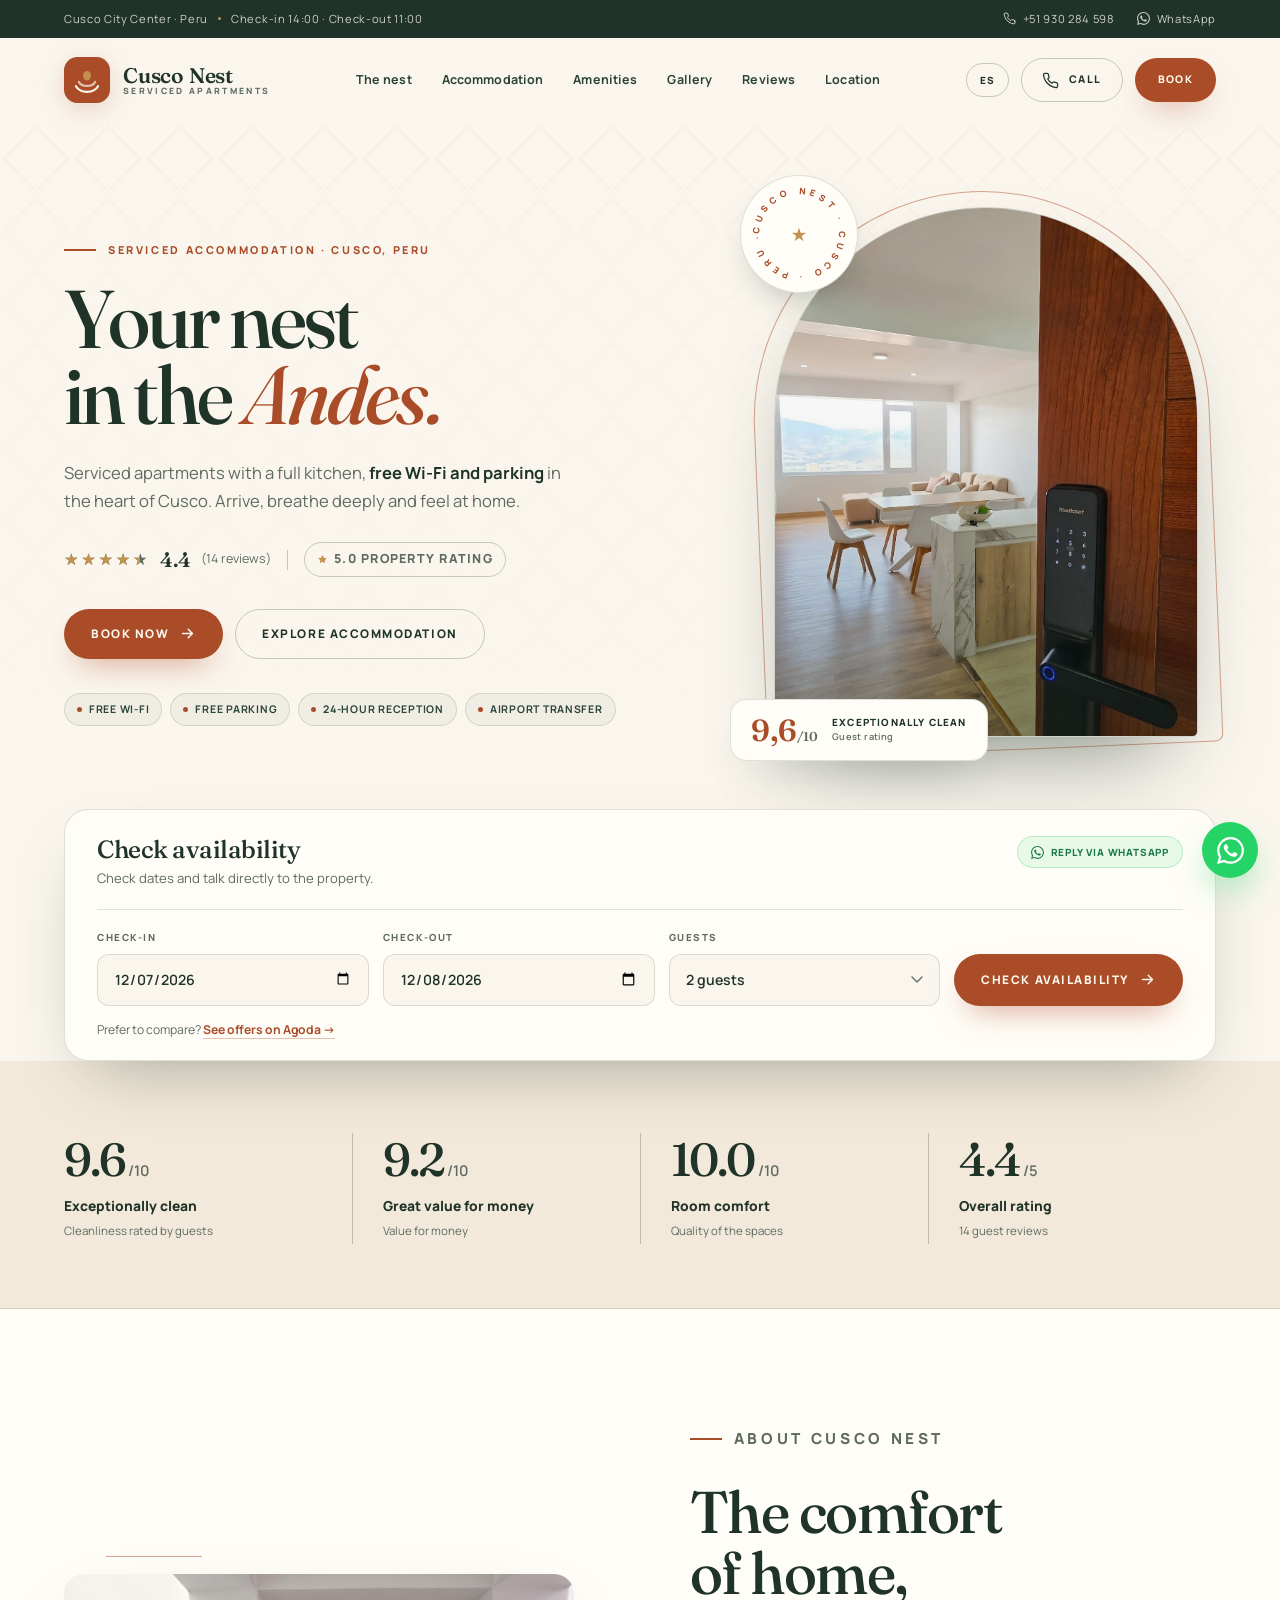
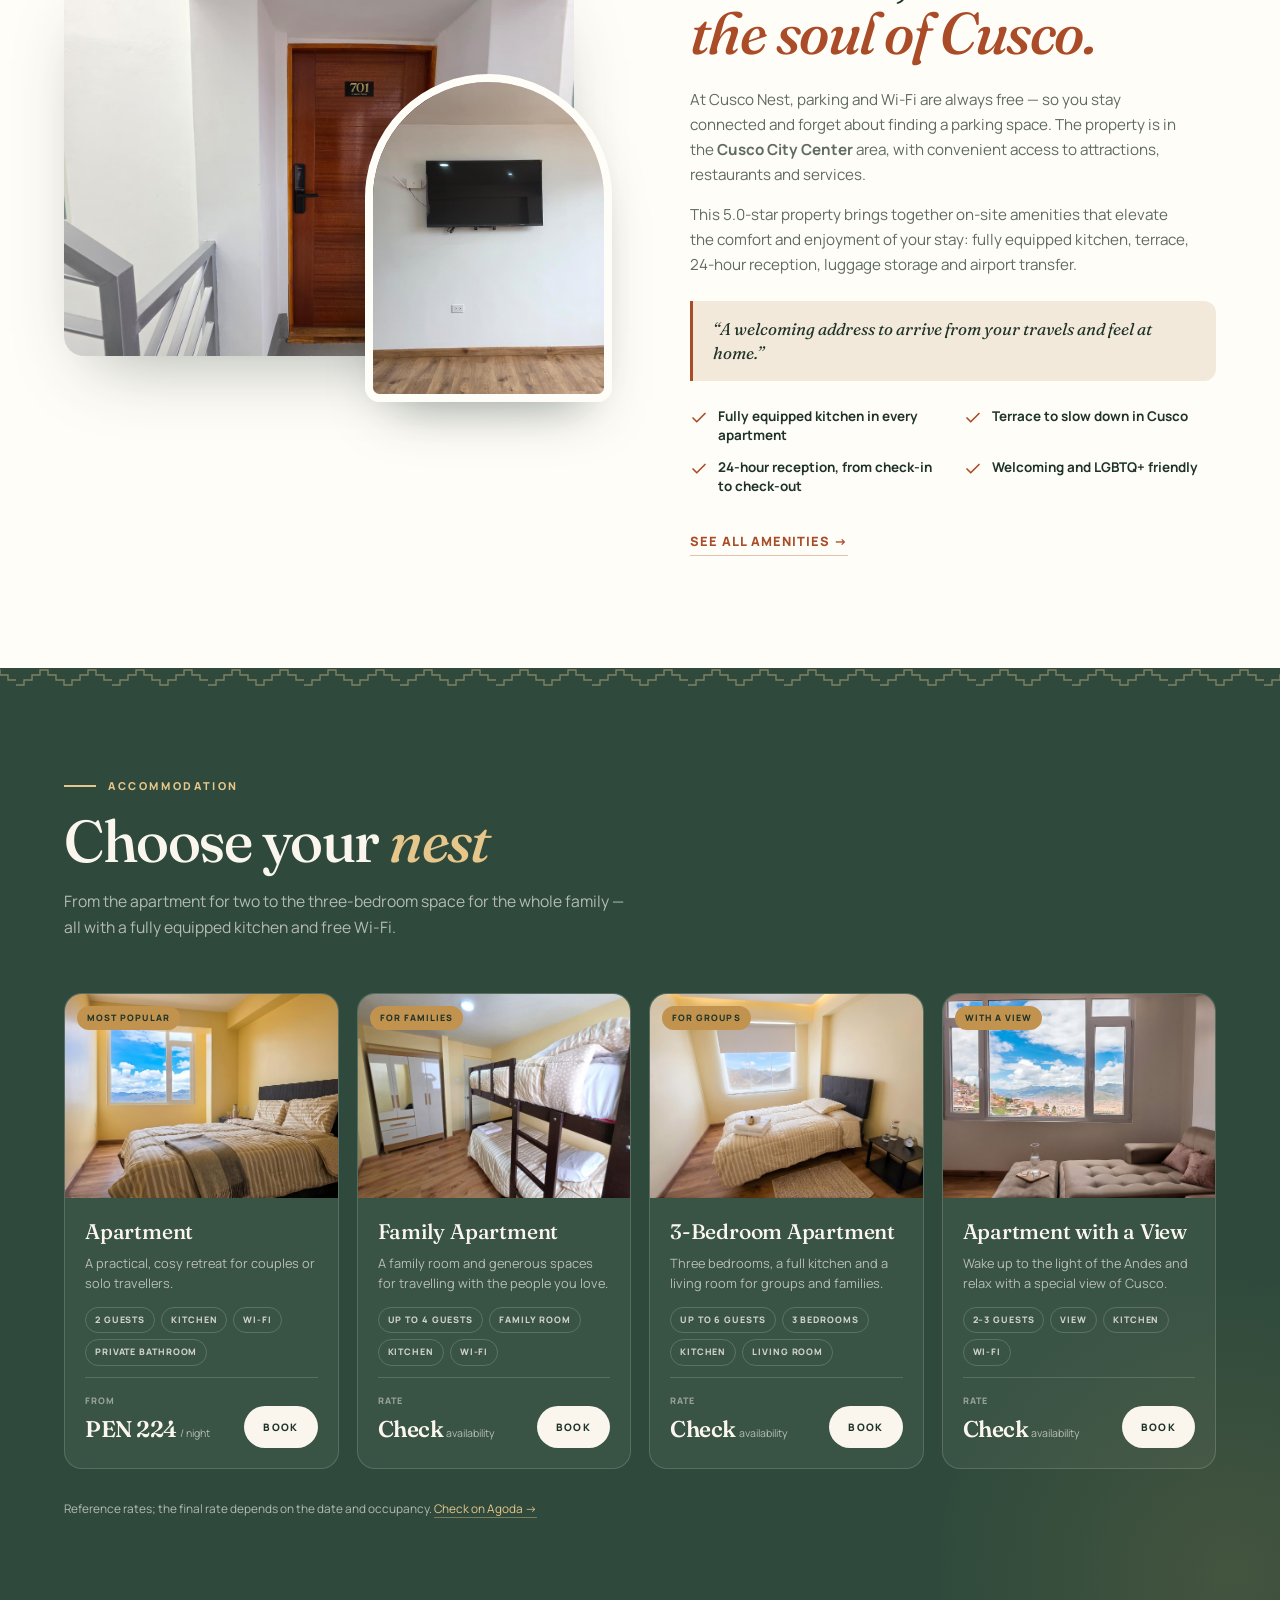
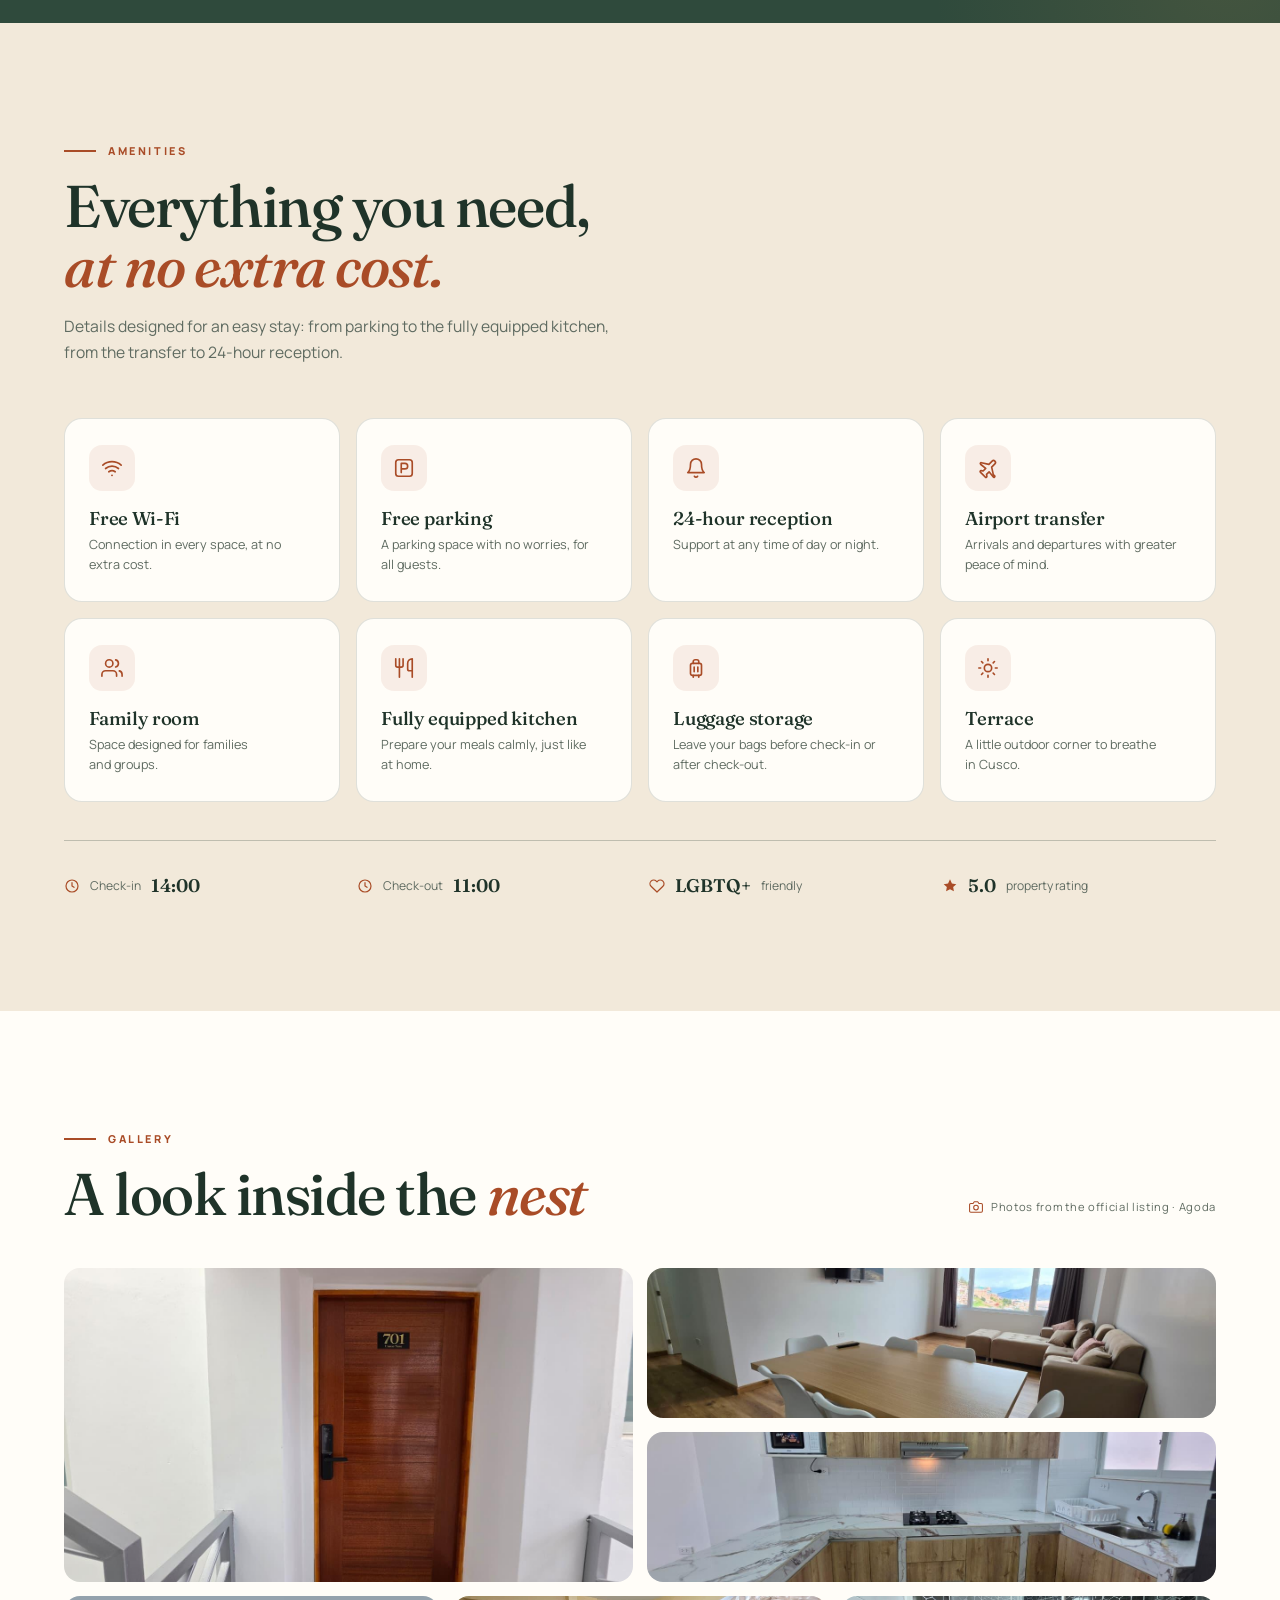
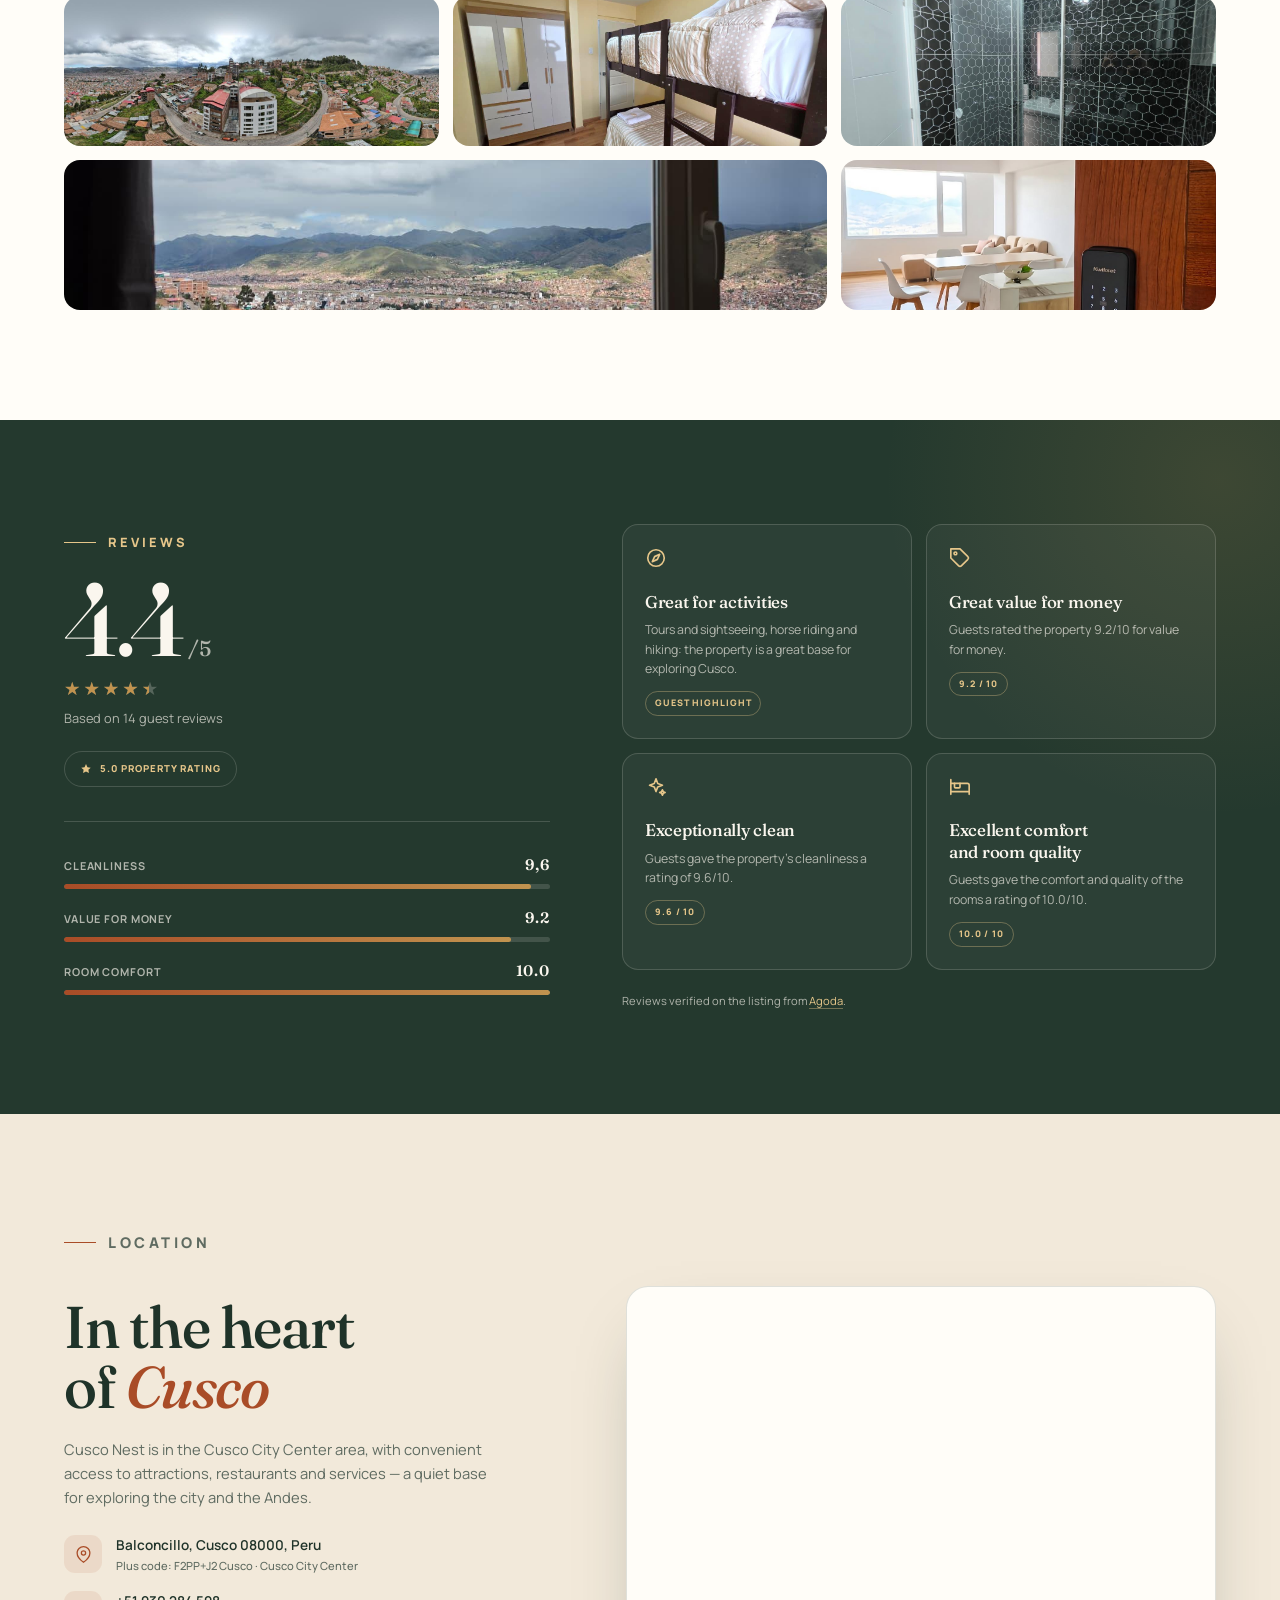
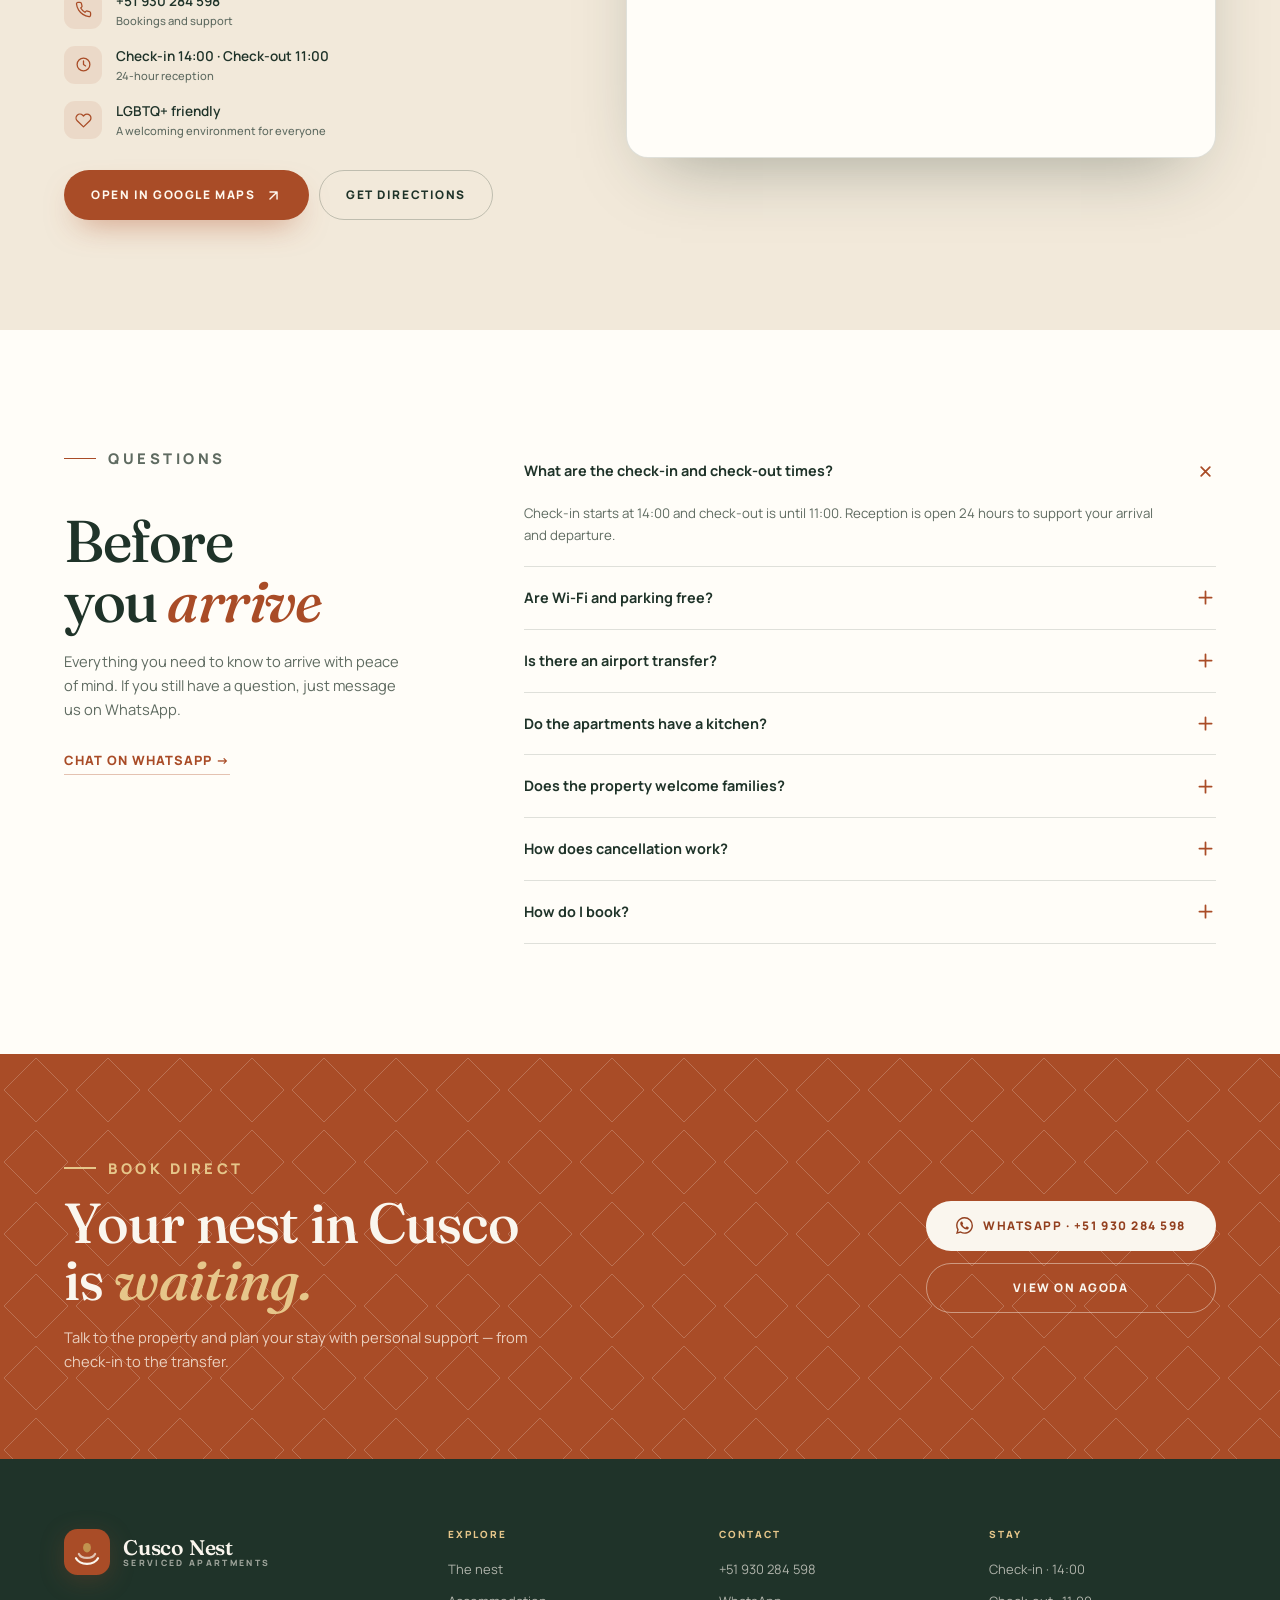
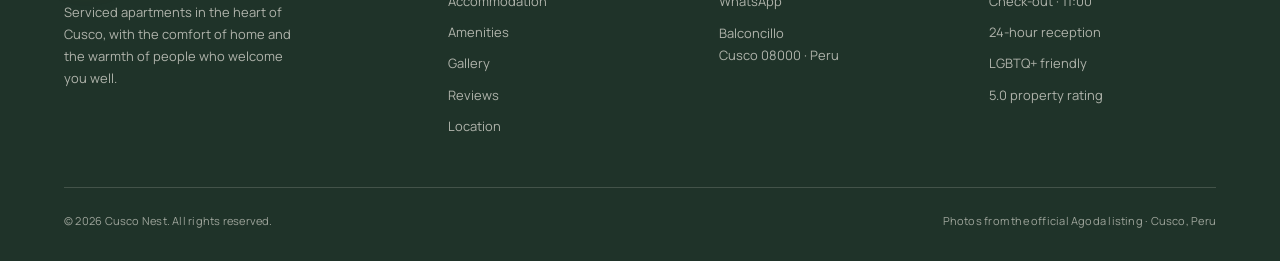
==== commit e20b6136: "Replace outdated street address with Balconcillo neighbourhood" ====
--- a/en.html
+++ b/en.html
@@ -27,11 +27,16 @@
   "priceRange": "PEN 224+",
   "address": {
     "@type": "PostalAddress",
-    "streetAddress": "ASOC. AYUDA MUTUA B1-9",
+    "streetAddress": "Balconcillo",
     "addressLocality": "Cusco",
     "addressRegion": "Cusco",
     "postalCode": "08000",
     "addressCountry": "PE"
+  },
+  "geo": {
+    "@type": "GeoCoordinates",
+    "latitude": -13.5134309,
+    "longitude": -71.9648925
   },
   "checkinTime": "14:00",
   "checkoutTime": "11:00",
@@ -661,7 +666,7 @@
           <span class="ci">
             <svg viewBox="0 0 24 24" fill="none" stroke="currentColor" stroke-width="1.8" stroke-linecap="round" stroke-linejoin="round" aria-hidden="true"><path d="M21 10c0 7-9 13-9 13S3 17 3 10a9 9 0 1 1 18 0z"/><circle cx="12" cy="10" r="3"/></svg>
           </span>
-          <span>ASOC. AYUDA MUTUA B1-9, Cusco 08000, Peru<small>Plus code: F2PP+J2 Cusco · Cusco City Center</small></span>
+          <span>Balconcillo, Cusco 08000, Peru<small>Plus code: F2PP+J2 Cusco · Cusco City Center</small></span>
         </li>
         <li>
           <span class="ci">
@@ -684,17 +689,17 @@
       </ul>
 
       <div class="location-actions reveal d3">
-        <a class="btn btn-primary" href="https://www.google.com/maps/search/?api=1&amp;query=ASOC.%20AYUDA%20MUTUA%20B1-9%2C%20Cusco%2008000%2C%20Peru" target="_blank" rel="noopener">
+        <a class="btn btn-primary" href="https://www.google.com/maps/place/Cusco+Nest/@-13.5134109,-71.9665359,17.75z/data=!4m9!3m8!1s0x916dd517894afedf:0x2c23280337e4d44a!5m2!4m1!1i2!8m2!3d-13.5134309!4d-71.9648925!16s%2Fg%2F11yt0v24yp?entry=ttu" target="_blank" rel="noopener">
           Open in Google Maps
           <svg viewBox="0 0 24 24" fill="none" stroke="currentColor" stroke-width="2" stroke-linecap="round" stroke-linejoin="round" aria-hidden="true"><path d="M7 17 17 7M7 7h10v10"/></svg>
         </a>
-        <a class="btn btn-ghost" href="https://www.google.com/maps/dir/?api=1&amp;destination=ASOC.%20AYUDA%20MUTUA%20B1-9%2C%20Cusco%2008000%2C%20Peru" target="_blank" rel="noopener">Get directions</a>
+        <a class="btn btn-ghost" href="https://www.google.com/maps/dir/?api=1&amp;destination=-13.5134309,-71.9648925&amp;hl=en" target="_blank" rel="noopener">Get directions</a>
       </div>
     </div>
 
     <div class="map-wrap reveal d2">
       <iframe
-        src="https://www.google.com/maps?q=ASOC.%20AYUDA%20MUTUA%20B1-9%2C%20Cusco%2008000%2C%20Peru&amp;output=embed&amp;z=15"
+        src="https://www.google.com/maps?q=-13.5134309,-71.9648925&amp;z=17&amp;hl=en&amp;output=embed"
         title="Map of Cusco Nest in Cusco, Peru"
         loading="lazy"
         referrerpolicy="no-referrer-when-downgrade"
@@ -829,7 +834,7 @@
         <ul>
           <li><a href="tel:+51930284598">+51 930 284 598</a></li>
           <li><a href="https://wa.me/51930284598?text=Hi!%20I%27d%20like%20to%20know%20more%20about%20Cusco%20Nest." target="_blank" rel="noopener">WhatsApp</a></li>
-          <li><address>ASOC. AYUDA MUTUA B1-9<br>Cusco 08000 · Peru</address></li>
+          <li><address>Balconcillo<br>Cusco 08000 · Peru</address></li>
         </ul>
       </div>
 
